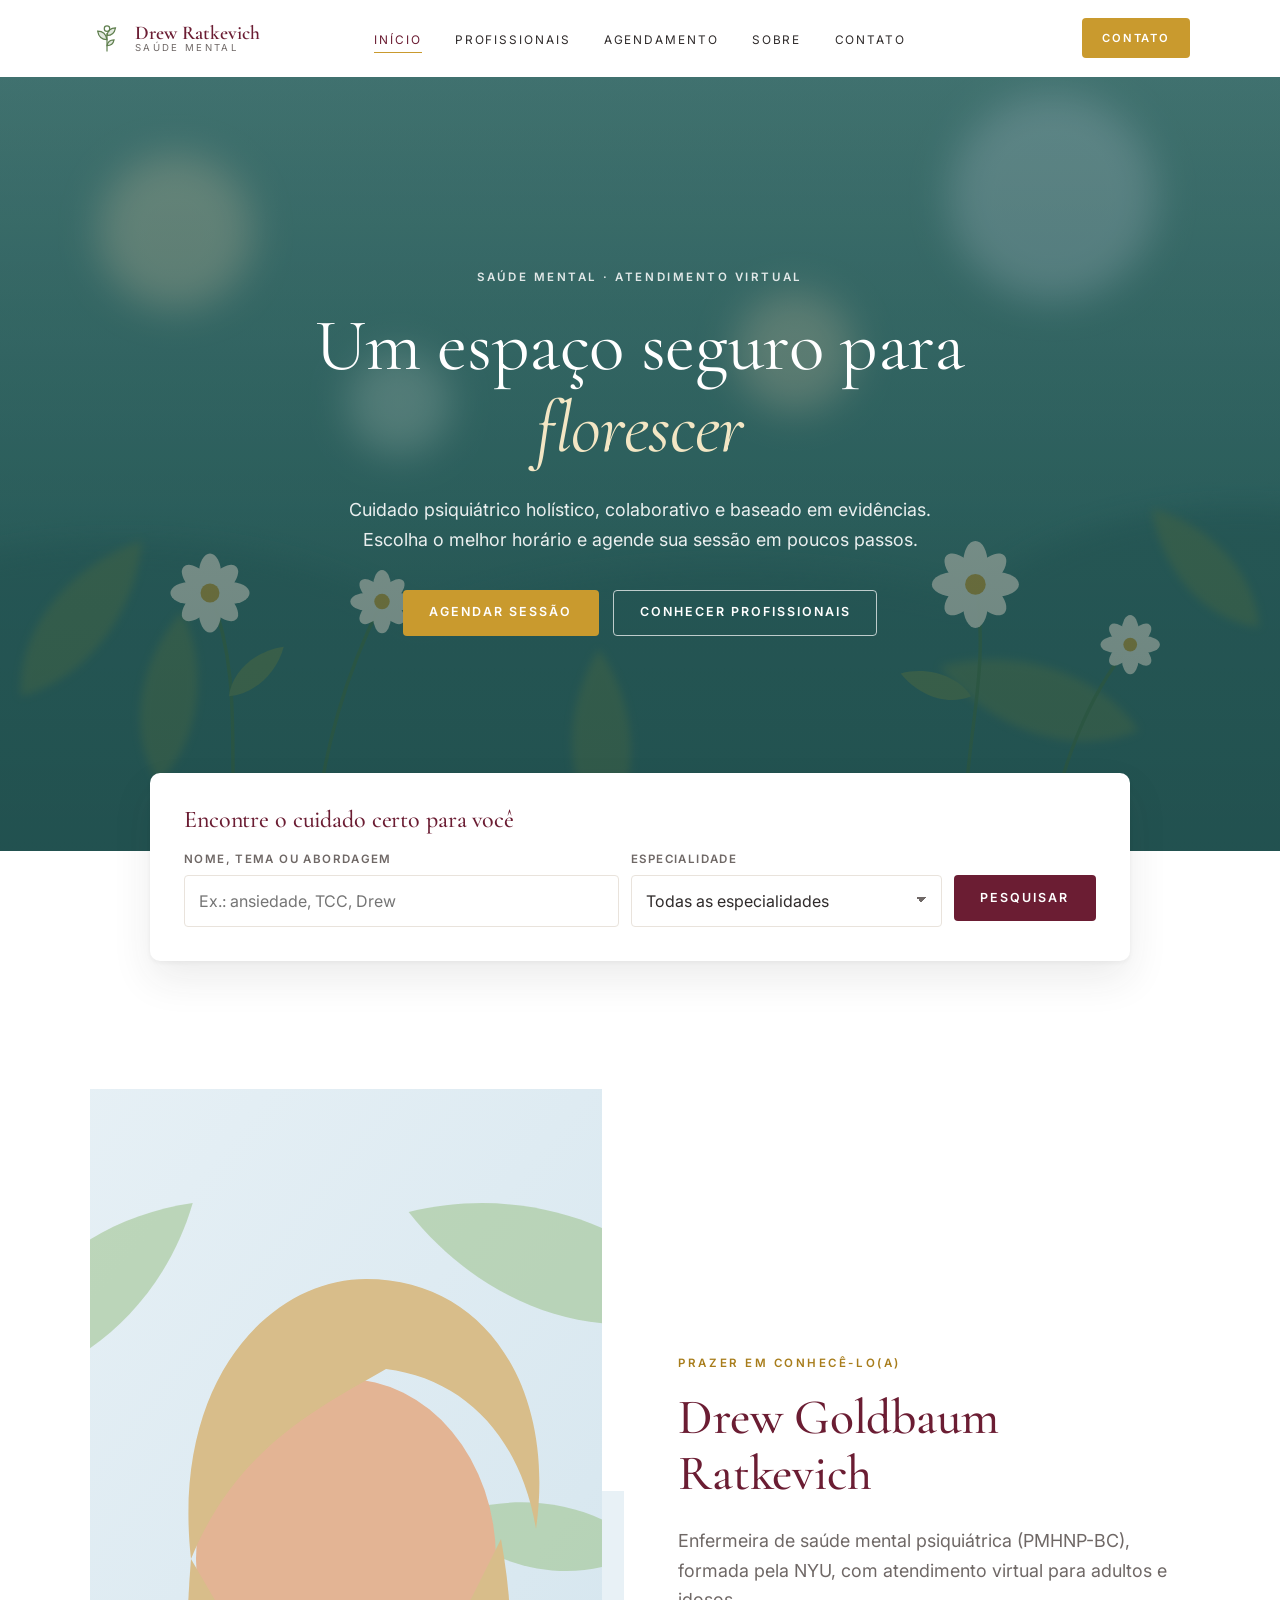
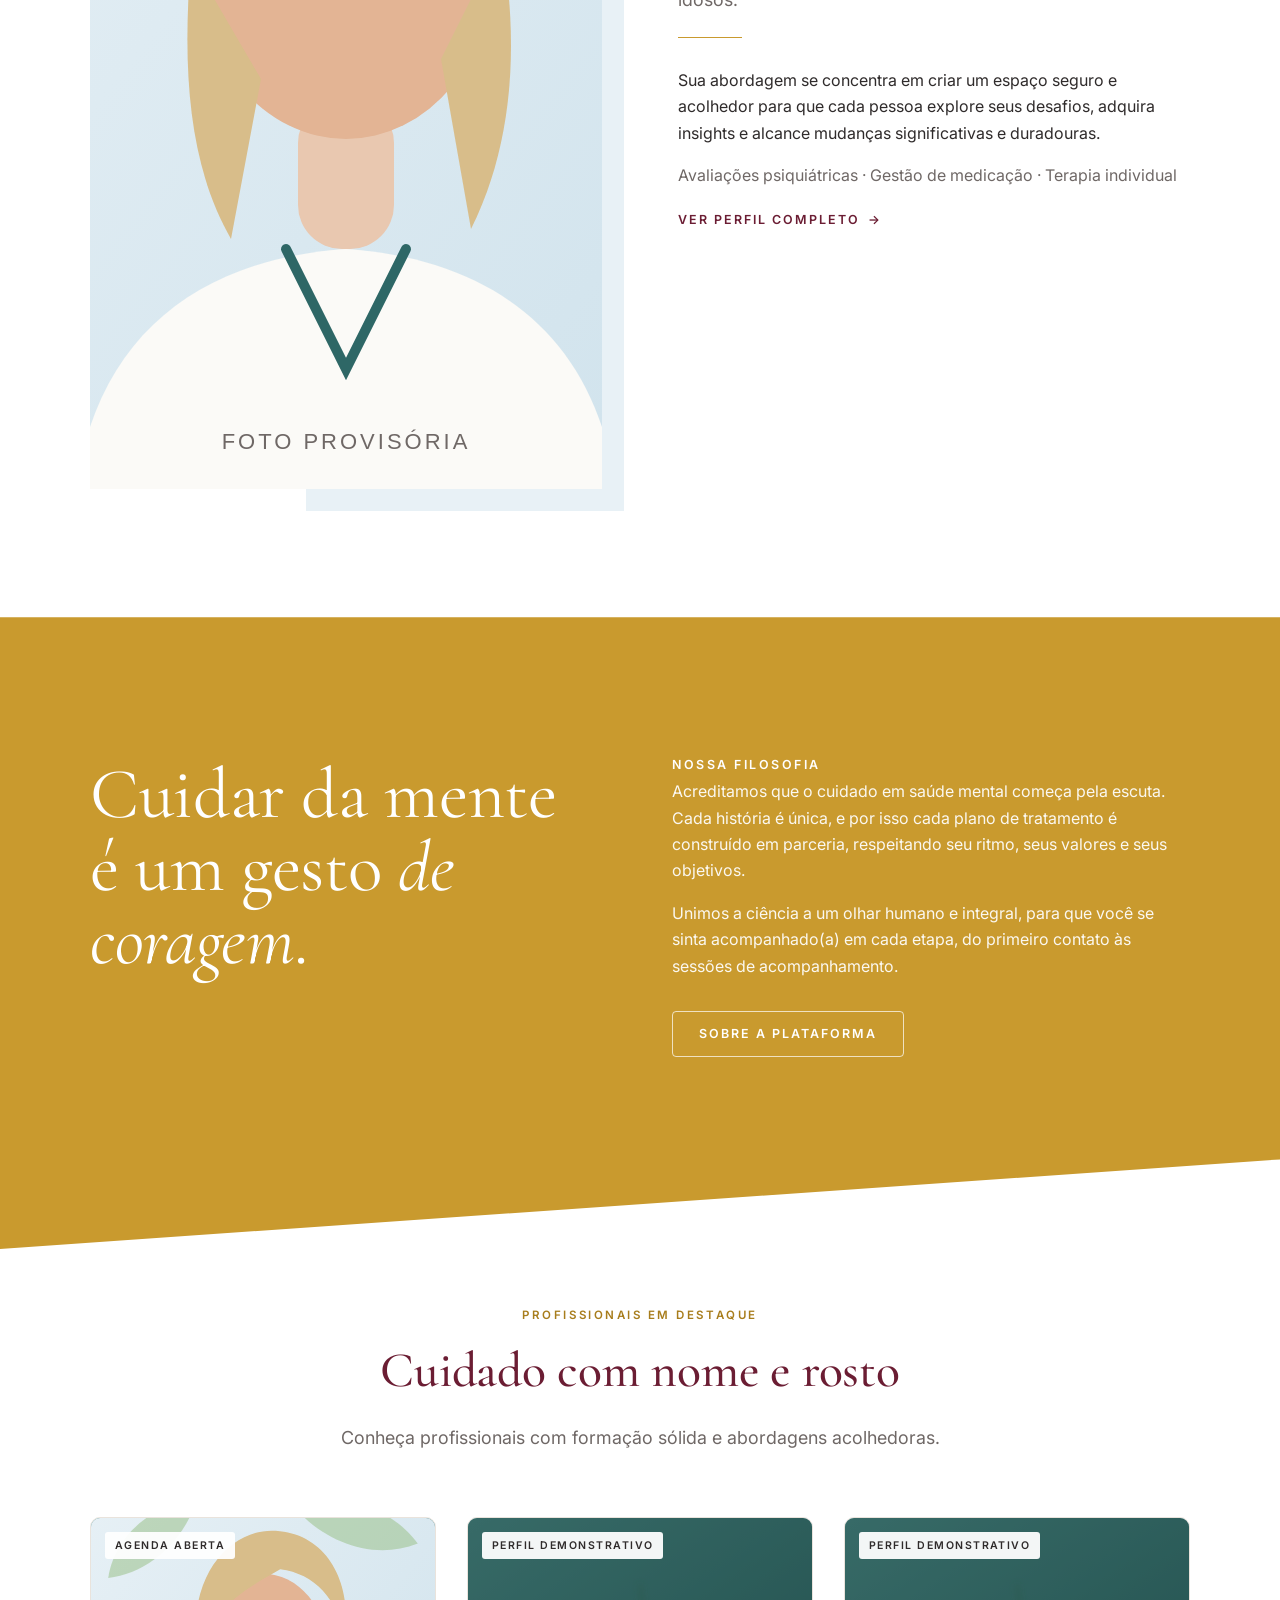
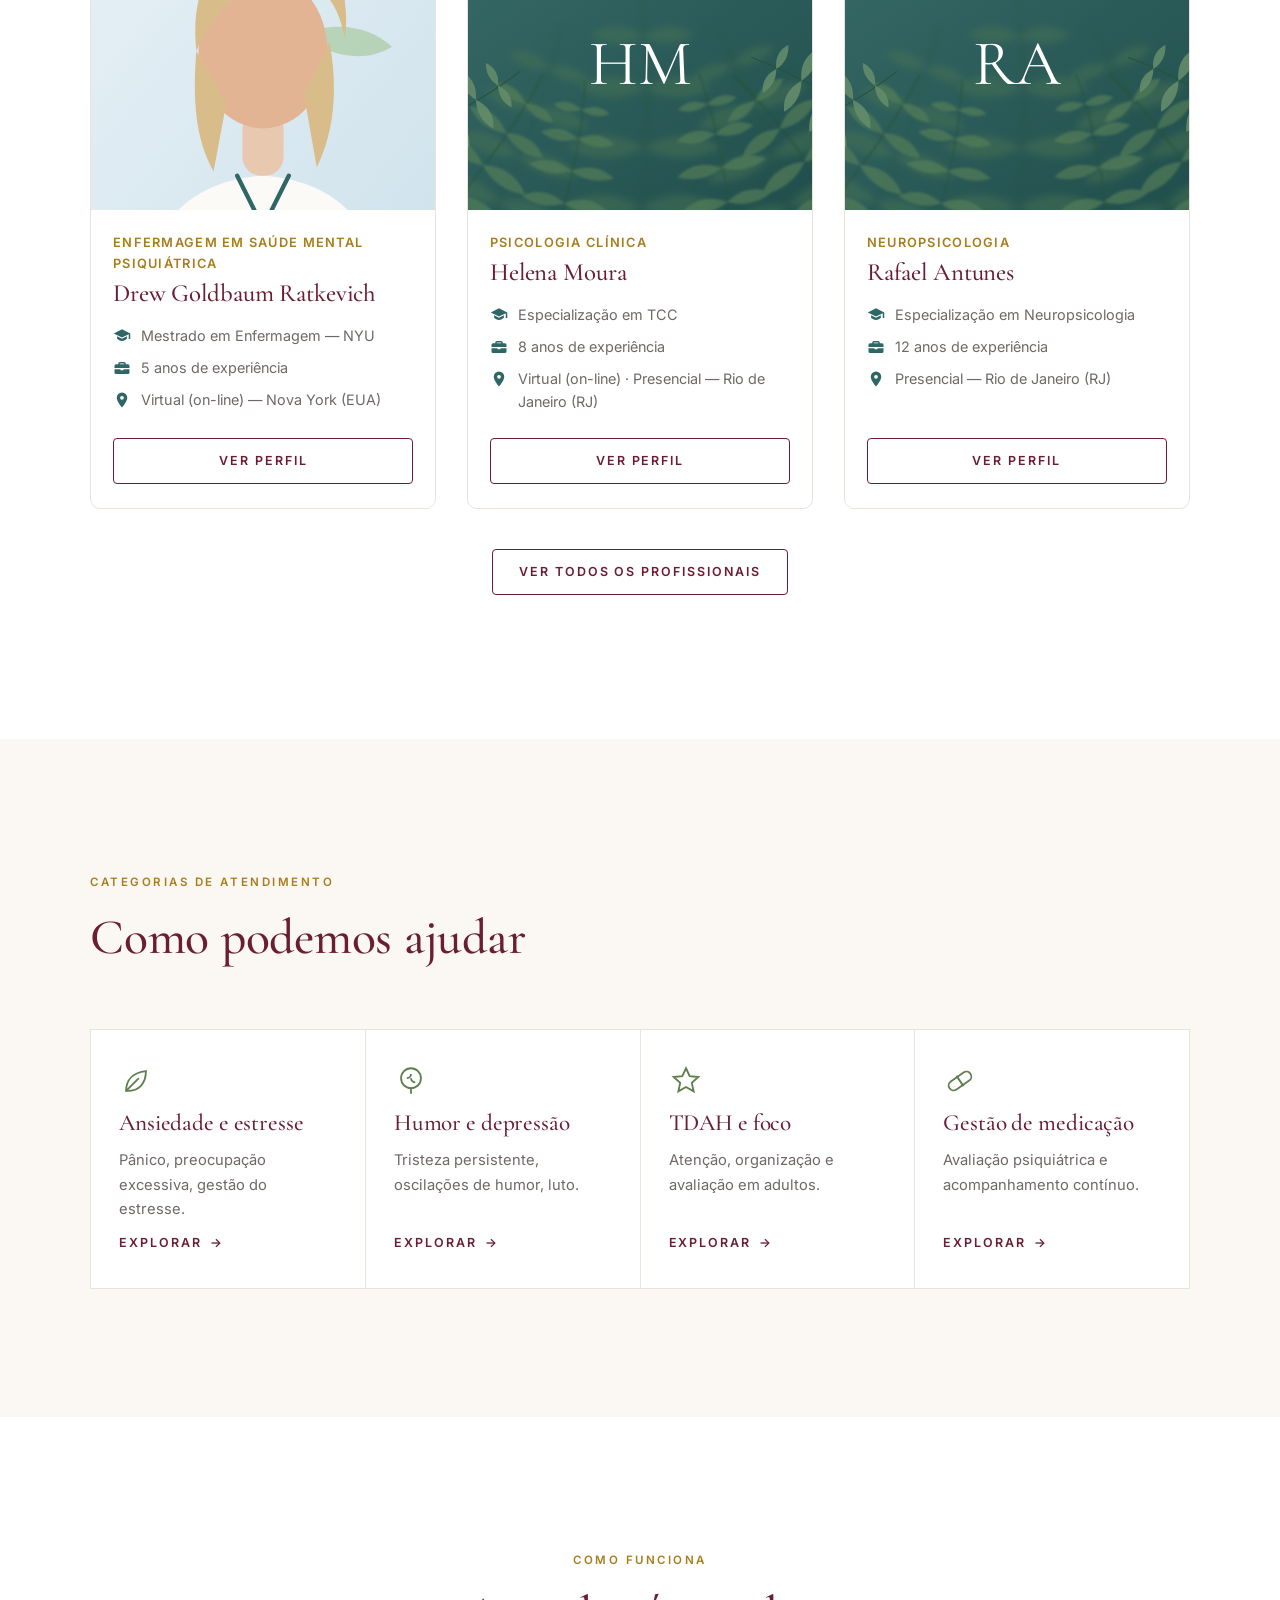
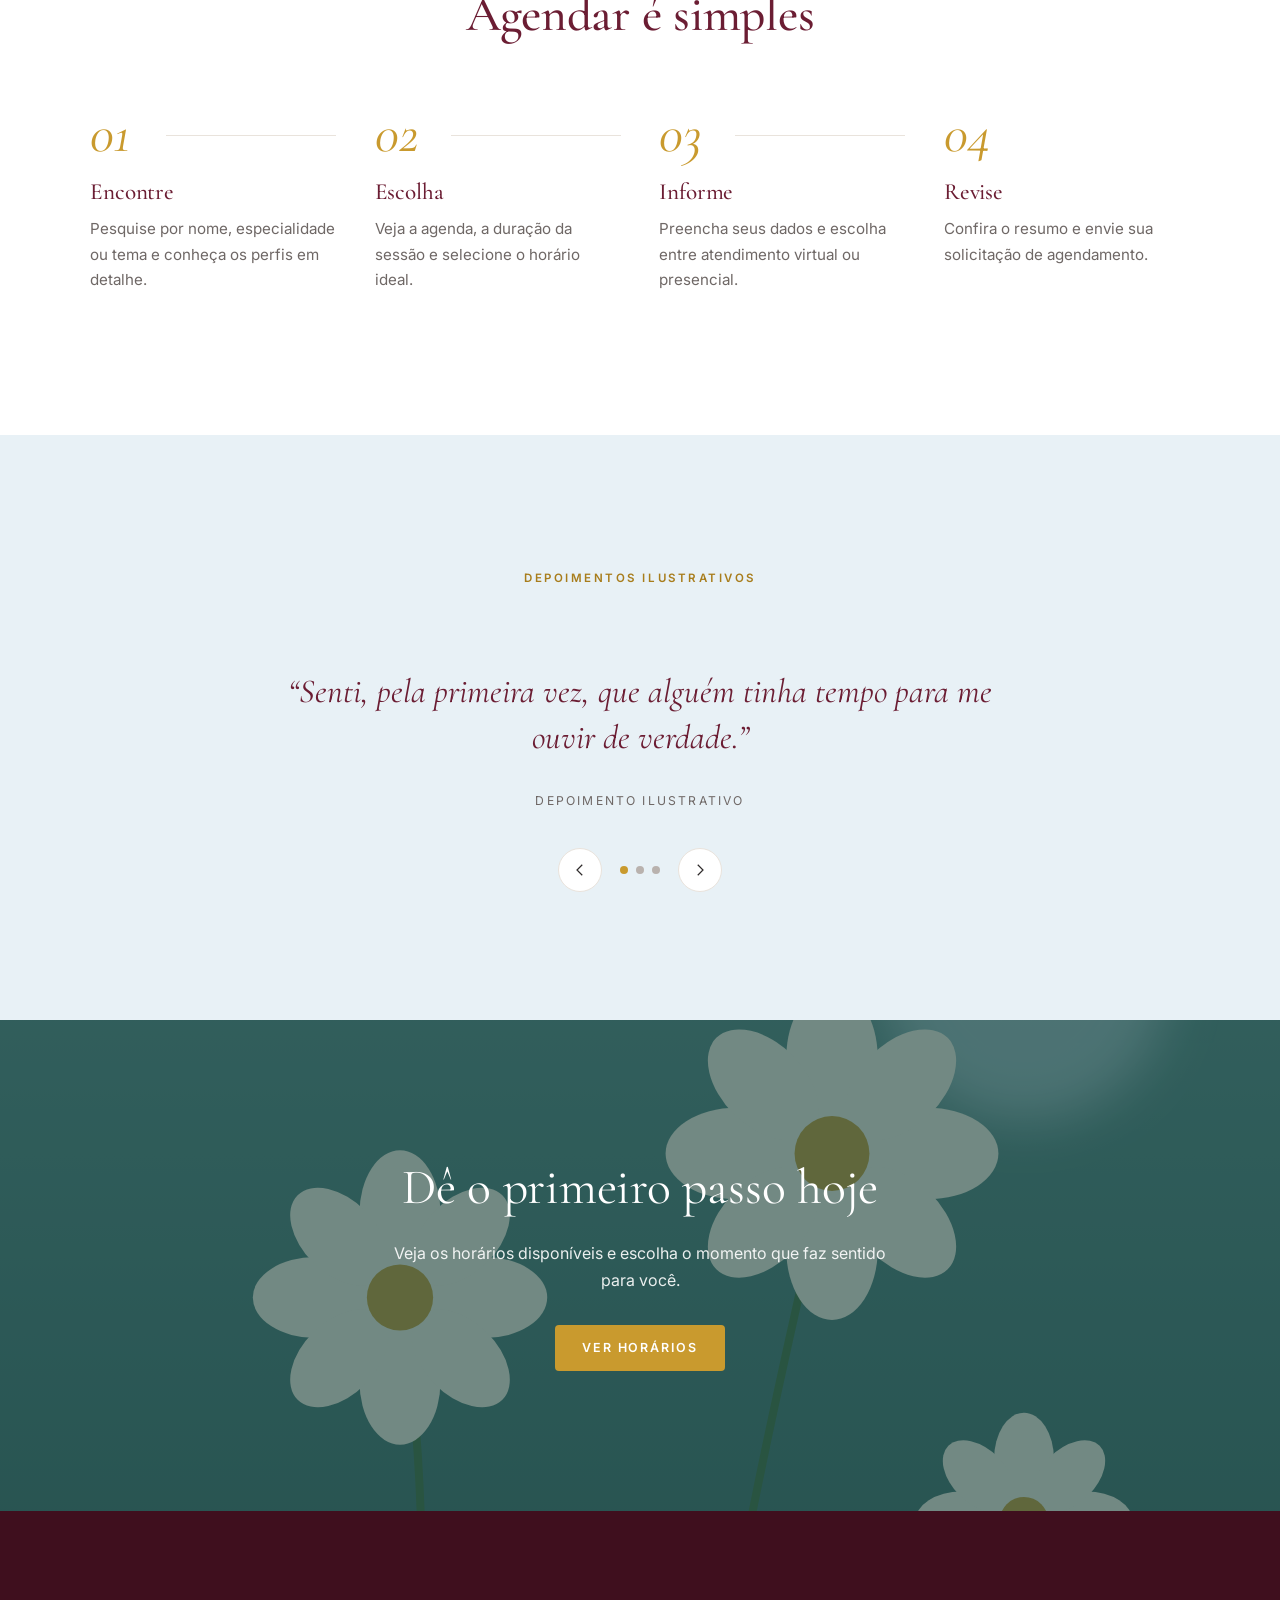
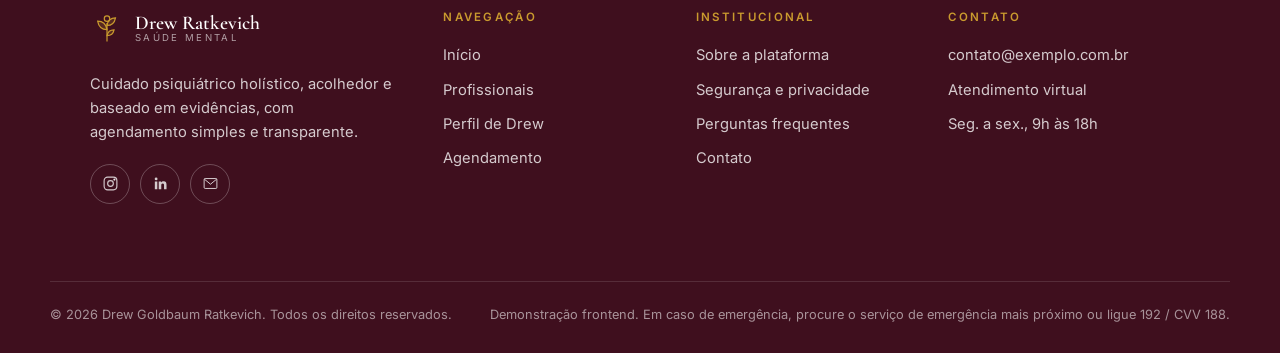
==== index.html @ d1377810 "Site de agendamento Drew Goldbaum Ratkevich Seis páginas HTML independentes (início, profissionais, " ====
<!DOCTYPE html>
<html lang="pt-BR">
<head>
  <meta charset="UTF-8">
  <meta name="viewport" content="width=device-width, initial-scale=1">
  <title>Drew Goldbaum Ratkevich — Saúde mental e agendamento</title>
  <meta name="description" content="Cuidado psiquiátrico holístico e acolhedor. Conheça a profissional e agende sua sessão.">
  <meta name="theme-color" content="#6b1d33">
  <link rel="icon" href="assets/icons/favicon.svg" type="image/svg+xml">
  <link rel="preconnect" href="https://fonts.googleapis.com">
  <link rel="preconnect" href="https://fonts.gstatic.com" crossorigin>
  <link rel="stylesheet" href="https://fonts.googleapis.com/css2?family=Cormorant+Garamond:ital,wght@0,400;0,500;0,600;1,400;1,500&family=Inter:wght@300;400;500;600&display=swap">
  <link rel="stylesheet" href="css/style.css">
  <link rel="stylesheet" href="css/responsive.css">
</head>
<body>
  <a class="skip-link" href="#conteudo">Pular para o conteúdo</a>
  <header class="site-header">
    <div class="container header-inner">
      <a class="brand" href="index.html" aria-label="Drew Goldbaum Ratkevich — página inicial">
        <svg class="brand-mark" viewBox="0 0 40 40" fill="none" stroke="currentColor" stroke-width="1.4" aria-hidden="true"><path d="M20 36V14"/><path d="M20 22c-6 0-10-4-11-10 6 0 10 4 11 10Z" fill="currentColor" fill-opacity=".18"/><path d="M20 17c5 0 9-3.4 10-9-5 0-9 3.4-10 9Z" fill="currentColor" fill-opacity=".18"/><path d="M20 29c4.5 0 7.5-2.6 8.3-6.8-4.5 0-7.5 2.6-8.3 6.8Z" fill="currentColor" fill-opacity=".18"/><circle cx="20" cy="9" r="3.2"/></svg>
        <span class="brand-text"><span class="brand-name">Drew Ratkevich</span><span class="brand-sub">Saúde mental</span></span>
      </a>
      <nav class="main-nav" id="main-nav" aria-label="Navegação principal">
        <ul>
          <li><a href="index.html">Início</a></li>
          <li><a href="profissionais.html">Profissionais</a></li>
          <li><a href="agendamento.html">Agendamento</a></li>
          <li><a href="sobre.html">Sobre</a></li>
          <li><a href="contato.html">Contato</a></li>
        </ul>
        <a class="btn btn--mustard nav-cta" href="agendamento.html">Agendar sessão</a>
      </nav>
      <div class="header-actions">
        <a class="btn btn--mustard" href="contato.html">Contato</a>
        <button class="nav-toggle" type="button" aria-controls="main-nav" aria-expanded="false" aria-label="Abrir menu">
          <span></span><span></span><span></span>
        </button>
      </div>
    </div>
  </header>

  <main id="conteudo">

    <section class="hero" aria-labelledby="hero-title">
      <div class="hero-content">
        <span class="eyebrow eyebrow--light">Saúde mental · Atendimento virtual</span>
        <h1 id="hero-title">Um espaço seguro para <em>florescer</em></h1>
        <p>Cuidado psiquiátrico holístico, colaborativo e baseado em evidências. Escolha o melhor horário e agende sua sessão em poucos passos.</p>
        <div class="hero-actions">
          <a class="btn btn--mustard" href="perfil-profissional.html?id=drew">Agendar sessão</a>
          <a class="btn btn--ghost-light" href="profissionais.html">Conhecer profissionais</a>
        </div>
      </div>
    </section>

    <div class="container">
      <section class="search-panel" aria-labelledby="search-title">
        <h2 id="search-title">Encontre o cuidado certo para você</h2>
        <form id="home-search" class="search-form" role="search">
          <div class="field">
            <label for="home-q">Nome, tema ou abordagem</label>
            <input class="input" id="home-q" name="q" type="search" placeholder="Ex.: ansiedade, TCC, Drew">
          </div>
          <div class="field">
            <label for="home-specialty">Especialidade</label>
            <select class="select" id="home-specialty" name="especialidade">
              <option value="">Todas as especialidades</option>
            </select>
          </div>
          <div class="field">
            <span class="field-label" aria-hidden="true">&nbsp;</span>
            <button class="btn btn--wine" type="submit">Pesquisar</button>
          </div>
        </form>
      </section>
    </div>

    <section class="section" aria-labelledby="intro-title">
      <div class="container split">
        <div class="split-media reveal">
          <img src="assets/images/drew-retrato.svg" alt="Retrato de Drew Goldbaum Ratkevich" width="800" height="1000">
        </div>
        <div class="reveal">
          <span class="eyebrow">Prazer em conhecê-lo(a)</span>
          <h2 id="intro-title">Drew Goldbaum Ratkevich</h2>
          <p class="lead">Enfermeira de saúde mental psiquiátrica (PMHNP-BC), formada pela NYU, com atendimento virtual para adultos e idosos.</p>
          <div class="divider-flourish"></div>
          <p>Sua abordagem se concentra em criar um espaço seguro e acolhedor para que cada pessoa explore seus desafios, adquira insights e alcance mudanças significativas e duradouras.</p>
          <p class="muted">Avaliações psiquiátricas · Gestão de medicação · Terapia individual</p>
          <a class="text-link" href="perfil-profissional.html?id=drew">Ver perfil completo</a>
        </div>
      </div>
    </section>

    <section class="editorial-mustard" aria-labelledby="editorial-title">
      <div class="container editorial-grid">
        <h2 id="editorial-title" class="reveal">Cuidar da mente é um gesto <em>de coragem</em>.</h2>
        <div class="reveal">
          <h3>Nossa filosofia</h3>
          <p>Acreditamos que o cuidado em saúde mental começa pela escuta. Cada história é única, e por isso cada plano de tratamento é construído em parceria, respeitando seu ritmo, seus valores e seus objetivos.</p>
          <p>Unimos a ciência a um olhar humano e integral, para que você se sinta acompanhado(a) em cada etapa, do primeiro contato às sessões de acompanhamento.</p>
          <a class="btn btn--ghost-light" href="sobre.html">Sobre a plataforma</a>
        </div>
      </div>
    </section>

    <section class="section" aria-labelledby="featured-title">
      <div class="container">
        <div class="section-head center">
          <span class="eyebrow">Profissionais em destaque</span>
          <h2 id="featured-title">Cuidado com nome e rosto</h2>
          <p class="lead">Conheça profissionais com formação sólida e abordagens acolhedoras.</p>
        </div>
        <div class="pro-grid" data-featured></div>
        <p class="center mt-40"><a class="btn btn--outline" href="profissionais.html">Ver todos os profissionais</a></p>
      </div>
    </section>

    <section class="section section--paper" aria-labelledby="cat-title">
      <div class="container">
        <div class="section-head">
          <span class="eyebrow">Categorias de atendimento</span>
          <h2 id="cat-title">Como podemos ajudar</h2>
        </div>
        <div class="category-grid">
          <a class="category" href="profissionais.html?q=ansiedade"><svg viewBox="0 0 24 24" fill="none" stroke="currentColor" stroke-width="1.3" aria-hidden="true"><path d="M5 19c0-8 5-13 14-14 0 9-5 14-13 14H5Z"/><path d="M5 19 14 10"/></svg><h3>Ansiedade e estresse</h3><p>Pânico, preocupação excessiva, gestão do estresse.</p><span class="text-link">Explorar</span></a>
          <a class="category" href="profissionais.html?q=depress%C3%A3o"><svg viewBox="0 0 24 24" fill="none" stroke="currentColor" stroke-width="1.3" aria-hidden="true"><path d="M12 21v-4m0 0c-4 0-7-3-7-7a7 7 0 0 1 14 0c0 4-3 7-7 7Z"/><path d="M9 10c1.5 0 3-1 3-3m0 3c0 1.5 1.5 3 3 3"/></svg><h3>Humor e depressão</h3><p>Tristeza persistente, oscilações de humor, luto.</p><span class="text-link">Explorar</span></a>
          <a class="category" href="profissionais.html?q=TDAH"><svg viewBox="0 0 24 24" fill="none" stroke="currentColor" stroke-width="1.3" aria-hidden="true"><path d="m12 3 2.6 5.6 6.1.6-4.6 4.1 1.3 6L12 16.2l-5.4 3.1 1.3-6-4.6-4.1 6.1-.6L12 3Z"/></svg><h3>TDAH e foco</h3><p>Atenção, organização e avaliação em adultos.</p><span class="text-link">Explorar</span></a>
          <a class="category" href="profissionais.html?q=medica%C3%A7%C3%A3o"><svg viewBox="0 0 24 24" fill="none" stroke="currentColor" stroke-width="1.3" aria-hidden="true"><rect x="3" y="8.5" width="18" height="7" rx="3.5" transform="rotate(-35 12 12)"/><path d="m9.5 8.4 5 7.2"/></svg><h3>Gestão de medicação</h3><p>Avaliação psiquiátrica e acompanhamento contínuo.</p><span class="text-link">Explorar</span></a>
        </div>
      </div>
    </section>

    <section class="section" aria-labelledby="how-title">
      <div class="container">
        <div class="section-head center">
          <span class="eyebrow">Como funciona</span>
          <h2 id="how-title">Agendar é simples</h2>
        </div>
        <ol class="steps">
          <li class="reveal"><h3>Encontre</h3><p>Pesquise por nome, especialidade ou tema e conheça os perfis em detalhe.</p></li>
          <li class="reveal"><h3>Escolha</h3><p>Veja a agenda, a duração da sessão e selecione o horário ideal.</p></li>
          <li class="reveal"><h3>Informe</h3><p>Preencha seus dados e escolha entre atendimento virtual ou presencial.</p></li>
          <li class="reveal"><h3>Revise</h3><p>Confira o resumo e envie sua solicitação de agendamento.</p></li>
        </ol>
      </div>
    </section>

    <section class="section section--sky" aria-labelledby="test-title">
      <div class="container">
        <div class="section-head center">
          <span class="eyebrow">Depoimentos ilustrativos</span>
          <h2 id="test-title" class="visually-hidden">Depoimentos</h2>
        </div>
        <div class="testimonials" data-testimonials>
          <figure class="testimonial is-active"><blockquote>“Senti, pela primeira vez, que alguém tinha tempo para me ouvir de verdade.”</blockquote><cite>Depoimento ilustrativo</cite></figure>
          <figure class="testimonial"><blockquote>“O agendamento foi simples e a sessão virtual, tão acolhedora quanto presencial.”</blockquote><cite>Depoimento ilustrativo</cite></figure>
          <figure class="testimonial"><blockquote>“Construímos juntos um plano que respeita a minha rotina e os meus objetivos.”</blockquote><cite>Depoimento ilustrativo</cite></figure>
          <div class="testimonial-controls">
            <button class="round-btn" type="button" data-prev aria-label="Depoimento anterior"><svg viewBox="0 0 24 24" fill="none" stroke="currentColor" stroke-width="1.6" aria-hidden="true"><path d="m15 5-7 7 7 7"/></svg></button>
            <div class="dots"></div>
            <button class="round-btn" type="button" data-next aria-label="Próximo depoimento"><svg viewBox="0 0 24 24" fill="none" stroke="currentColor" stroke-width="1.6" aria-hidden="true"><path d="m9 5 7 7-7 7"/></svg></button>
          </div>
        </div>
      </div>
    </section>

    <section class="cta-band" aria-labelledby="cta-title">
      <div class="container">
        <h2 id="cta-title">Dê o primeiro passo hoje</h2>
        <p>Veja os horários disponíveis e escolha o momento que faz sentido para você.</p>
        <a class="btn btn--mustard" href="agendamento.html">Ver horários</a>
      </div>
    </section>

  </main>

  <footer class="site-footer">
    <div class="container footer-grid">
      <div>
        <a class="brand" href="index.html">
          <svg class="brand-mark" viewBox="0 0 40 40" fill="none" stroke="currentColor" stroke-width="1.4" aria-hidden="true"><path d="M20 36V14"/><path d="M20 22c-6 0-10-4-11-10 6 0 10 4 11 10Z" fill="currentColor" fill-opacity=".18"/><path d="M20 17c5 0 9-3.4 10-9-5 0-9 3.4-10 9Z" fill="currentColor" fill-opacity=".18"/><path d="M20 29c4.5 0 7.5-2.6 8.3-6.8-4.5 0-7.5 2.6-8.3 6.8Z" fill="currentColor" fill-opacity=".18"/><circle cx="20" cy="9" r="3.2"/></svg>
          <span class="brand-text"><span class="brand-name">Drew Ratkevich</span><span class="brand-sub">Saúde mental</span></span>
        </a>
        <p class="footer-about">Cuidado psiquiátrico holístico, acolhedor e baseado em evidências, com agendamento simples e transparente.</p>
        <div class="social">
          <a href="https://www.instagram.com/" target="_blank" rel="noopener" aria-label="Instagram (abre em nova aba)"><svg viewBox="0 0 24 24" fill="none" stroke="currentColor" stroke-width="1.6" aria-hidden="true"><rect x="3" y="3" width="18" height="18" rx="5"/><circle cx="12" cy="12" r="4"/><circle cx="17.5" cy="6.5" r=".8" fill="currentColor"/></svg></a>
          <a href="https://www.linkedin.com/" target="_blank" rel="noopener" aria-label="LinkedIn (abre em nova aba)"><svg viewBox="0 0 24 24" fill="currentColor" aria-hidden="true"><path d="M4 9h3.5v11H4V9Zm1.8-5.5a2 2 0 1 1 0 4 2 2 0 0 1 0-4ZM9.5 9h3.3v1.6c.5-.9 1.7-1.9 3.5-1.9 3.6 0 4.2 2.3 4.2 5.4V20H17v-5.2c0-1.3 0-2.9-1.8-2.9s-2.1 1.4-2.1 2.8V20H9.5V9Z"/></svg></a>
          <a href="contato.html" aria-label="Fale conosco"><svg viewBox="0 0 24 24" fill="none" stroke="currentColor" stroke-width="1.4" aria-hidden="true"><rect x="3" y="5" width="18" height="14" rx="1.5"/><path d="m3.5 6 8.5 7 8.5-7"/></svg></a>
        </div>
      </div>
      <div>
        <h4>Navegação</h4>
        <ul>
          <li><a href="index.html">Início</a></li>
          <li><a href="profissionais.html">Profissionais</a></li>
          <li><a href="perfil-profissional.html?id=drew">Perfil de Drew</a></li>
          <li><a href="agendamento.html">Agendamento</a></li>
        </ul>
      </div>
      <div>
        <h4>Institucional</h4>
        <ul>
          <li><a href="sobre.html">Sobre a plataforma</a></li>
          <li><a href="sobre.html#privacidade">Segurança e privacidade</a></li>
          <li><a href="contato.html#faq">Perguntas frequentes</a></li>
          <li><a href="contato.html">Contato</a></li>
        </ul>
      </div>
      <div>
        <h4>Contato</h4>
        <ul>
          <li>contato@exemplo.com.br</li>
          <li>Atendimento virtual</li>
          <li>Seg. a sex., 9h às 18h</li>
        </ul>
      </div>
    </div>
    <div class="container footer-bottom">
      <p>© <span data-year></span> Drew Goldbaum Ratkevich. Todos os direitos reservados.</p>
      <p>Demonstração frontend. Em caso de emergência, procure o serviço de emergência mais próximo ou ligue 192 / CVV 188.</p>
    </div>
  </footer>

  <script src="js/data.js"></script>
  <script src="js/main.js"></script>
</body>
</html>
---- css/style.css ----
/* =========================================================
   Drew Goldbaum Ratkevich — Estilos globais
   Identidade: editorial, botânica, acolhedora
   ========================================================= */

:root {
  /* Paleta */
  --white: #ffffff;
  --paper: #fbf8f3;
  --mustard: #c99a2e;
  --mustard-dark: #a87d1c;
  --mustard-soft: #f3e6c4;
  --wine: #6b1d33;
  --wine-dark: #3f0f1e;
  --teal: #2e6766;
  --teal-dark: #1d4746;
  --green: #5f7f4e;
  --sky: #e8f1f6;
  --sky-deep: #cfe2ec;
  --mint: #d9eee3;
  --mint-border: #9fcdb3;
  --mint-text: #24563d;
  --ink: #2f2b2b;
  --gray: #6f6866;
  --gray-light: #b9b2ae;
  --line: #e9e3dc;
  --danger: #a3302b;
  --danger-bg: #fbecea;

  /* Tipografia */
  --font-serif: "Cormorant Garamond", "Times New Roman", serif;
  --font-sans: "Inter", "Segoe UI", system-ui, -apple-system, sans-serif;

  /* Ritmo */
  --radius-s: 4px;
  --radius: 10px;
  --radius-l: 18px;
  --shadow-soft: 0 1px 2px rgba(47, 43, 43, .04), 0 8px 28px rgba(47, 43, 43, .06);
  --shadow-lift: 0 2px 4px rgba(47, 43, 43, .05), 0 18px 40px rgba(47, 43, 43, .09);
  --container: 1180px;
  --gutter: clamp(16px, 4vw, 40px);
  --header-h: 76px;
  --ease: cubic-bezier(.2, .7, .2, 1);
}

*,
*::before,
*::after { box-sizing: border-box; }

html { scroll-behavior: smooth; -webkit-text-size-adjust: 100%; overflow-x: clip; }

body {
  margin: 0;
  font-family: var(--font-sans);
  font-size: 16px;
  line-height: 1.65;
  color: var(--ink);
  background: var(--white);
  -webkit-font-smoothing: antialiased;
  overflow-x: clip;
}

img, svg { display: block; max-width: 100%; }
a { color: inherit; text-decoration: none; }
button, input, select, textarea { font: inherit; color: inherit; }
button { cursor: pointer; }

h1, h2, h3, h4 {
  font-family: var(--font-serif);
  font-weight: 500;
  line-height: 1.12;
  color: var(--wine);
  margin: 0 0 .5em;
  letter-spacing: -.005em;
}
h1 { font-size: clamp(2.6rem, 6vw, 4.6rem); }
h2 { font-size: clamp(2rem, 4vw, 3.1rem); }
h3 { font-size: clamp(1.35rem, 2.2vw, 1.7rem); }
h4 { font-size: 1.2rem; }
p { margin: 0 0 1em; }

.skip-link {
  position: absolute; left: 12px; top: -60px; z-index: 300;
  background: var(--wine); color: #fff; padding: 10px 16px; border-radius: var(--radius-s);
}
.skip-link:focus { top: 12px; }

:focus-visible { outline: 2px solid var(--teal); outline-offset: 3px; }

.container { width: 100%; max-width: var(--container); margin: 0 auto; padding: 0 var(--gutter); }

.eyebrow {
  display: inline-block;
  font-size: .72rem;
  font-weight: 600;
  letter-spacing: .22em;
  text-transform: uppercase;
  color: var(--mustard-dark);
  margin-bottom: 1.1rem;
}
.eyebrow--light { color: rgba(255, 255, 255, .85); }

.lead { font-size: 1.12rem; color: var(--gray); max-width: 60ch; }
.muted { color: var(--gray); }
.center { text-align: center; }
.center .lead { margin-left: auto; margin-right: auto; }

.section { padding: clamp(72px, 10vw, 140px) 0; }
.section--tight { padding: clamp(48px, 6vw, 80px) 0; }
.section--paper { background: var(--paper); }
.section--sky { background: var(--sky); }
.section-head { margin-bottom: clamp(36px, 5vw, 64px); }

.divider-flourish {
  width: 64px; height: 1px; background: var(--mustard);
  margin: 1.4rem 0 1.8rem; position: relative;
}
.center .divider-flourish { margin-left: auto; margin-right: auto; }

/* ---------- Botões ---------- */
.btn {
  display: inline-flex; align-items: center; justify-content: center; gap: .55rem;
  min-height: 46px; padding: 0 1.6rem;
  font-size: .78rem; font-weight: 600; letter-spacing: .16em; text-transform: uppercase;
  border: 1px solid transparent; border-radius: var(--radius-s);
  transition: background .25s var(--ease), color .25s var(--ease), border-color .25s var(--ease), transform .25s var(--ease);
  white-space: nowrap;
}
.btn:active { transform: translateY(1px); }
.btn--mustard { background: var(--mustard); color: #fff; }
.btn--mustard:hover { background: var(--mustard-dark); }
.btn--wine { background: var(--wine); color: #fff; }
.btn--wine:hover { background: var(--wine-dark); }
.btn--dark { background: #222; color: #fff; letter-spacing: .04em; text-transform: none; font-size: 1rem; border-radius: 6px; }
.btn--dark:hover { background: #000; }
.btn--outline { border-color: var(--wine); color: var(--wine); background: transparent; }
.btn--outline:hover { background: var(--wine); color: #fff; }
.btn--ghost-light { border-color: rgba(255, 255, 255, .7); color: #fff; }
.btn--ghost-light:hover { background: #fff; color: var(--teal-dark); }
.btn--block { width: 100%; }
.btn[disabled] { opacity: .45; cursor: not-allowed; }

.link-underline {
  font-weight: 500; color: var(--ink);
  border-bottom: 1px solid currentColor; padding-bottom: 1px;
  background: none; border-top: 0; border-left: 0; border-right: 0; padding-left: 0; padding-right: 0;
}
.link-underline:hover { color: var(--wine); }

.text-link {
  font-size: .78rem; font-weight: 600; letter-spacing: .16em; text-transform: uppercase;
  color: var(--wine); display: inline-flex; gap: .5rem; align-items: center;
}
.text-link::after { content: "→"; transition: transform .25s var(--ease); }
.text-link:hover::after { transform: translateX(4px); }

/* ---------- Cabeçalho ---------- */
.site-header {
  position: sticky; top: 0; z-index: 100;
  background: rgba(255, 255, 255, .96);
  backdrop-filter: saturate(160%) blur(8px);
  border-bottom: 1px solid transparent;
  transition: border-color .3s var(--ease);
}
.site-header.is-scrolled { border-bottom-color: var(--line); }
.header-inner {
  height: var(--header-h);
  display: grid; grid-template-columns: 1fr auto 1fr; align-items: center; gap: 24px;
}
.brand { display: inline-flex; align-items: center; gap: .7rem; justify-self: start; }
.brand-mark { width: 34px; height: 34px; color: var(--green); }
.brand-text { display: flex; flex-direction: column; line-height: 1.05; }
.brand-name { font-family: var(--font-serif); font-size: 1.22rem; color: var(--wine); font-weight: 600; }
.brand-sub { font-size: .6rem; letter-spacing: .24em; text-transform: uppercase; color: var(--gray); }

.main-nav ul { list-style: none; margin: 0; padding: 0; display: flex; gap: clamp(18px, 2.6vw, 40px); }
.main-nav a {
  font-size: .74rem; letter-spacing: .16em; text-transform: uppercase; color: var(--ink);
  padding: 6px 0; position: relative;
}
.main-nav a::after {
  content: ""; position: absolute; left: 0; right: 0; bottom: 0; height: 1px;
  background: var(--mustard); transform: scaleX(0); transform-origin: left; transition: transform .3s var(--ease);
}
.main-nav a:hover::after,
.main-nav a[aria-current="page"]::after { transform: scaleX(1); }
.main-nav a[aria-current="page"] { color: var(--wine); }

.header-actions { justify-self: end; display: flex; align-items: center; gap: 12px; }
.header-actions .btn { min-height: 40px; padding: 0 1.2rem; font-size: .7rem; }

.nav-toggle {
  display: none; width: 44px; height: 44px; border: 0; background: transparent; padding: 10px;
  position: relative;
}
.nav-toggle span {
  display: block; height: 1px; background: var(--ink); margin: 6px 0;
  transition: transform .3s var(--ease), opacity .3s var(--ease);
}
.nav-toggle[aria-expanded="true"] span:nth-child(1) { transform: translateY(7px) rotate(45deg); }
.nav-toggle[aria-expanded="true"] span:nth-child(2) { opacity: 0; }
.nav-toggle[aria-expanded="true"] span:nth-child(3) { transform: translateY(-7px) rotate(-45deg); }

/* ---------- Hero fotográfico ---------- */
.hero {
  position: relative; min-height: min(86vh, 780px);
  display: grid; place-items: center; text-align: center; color: #fff;
  background: var(--teal-dark) url("../assets/images/hero-jardim.svg") center / cover no-repeat;
  overflow: hidden;
}
.hero::before {
  content: ""; position: absolute; inset: 0;
  background: linear-gradient(180deg, rgba(29, 71, 70, .35) 0%, rgba(29, 71, 70, .55) 100%);
}
.hero-content { position: relative; z-index: 1; padding: 120px var(--gutter) 150px; max-width: 900px; }
.hero h1 { color: #fff; font-weight: 400; margin-bottom: .35em; }
.hero h1 em { font-style: italic; color: var(--mustard-soft); }
.hero p { font-size: 1.12rem; color: rgba(255, 255, 255, .9); max-width: 56ch; margin: 0 auto 2.2rem; }
.hero-actions { display: flex; flex-wrap: wrap; justify-content: center; gap: 14px; }

.page-banner {
  position: relative; color: #fff; text-align: center;
  padding: clamp(90px, 13vw, 170px) 0 clamp(70px, 10vw, 130px);
  background: var(--teal) url("../assets/images/folhagem.svg") center / cover no-repeat;
}
.page-banner::before { content: ""; position: absolute; inset: 0; background: rgba(29, 71, 70, .5); }
.page-banner .container { position: relative; }
.page-banner h1 { color: #fff; font-weight: 400; font-size: clamp(2.4rem, 5.5vw, 4rem); }
.page-banner p { color: rgba(255, 255, 255, .9); max-width: 58ch; margin: 0 auto; }

/* ---------- Busca ---------- */
.search-panel {
  position: relative; z-index: 2;
  margin: -78px auto 0; max-width: 980px;
  background: #fff; border-radius: var(--radius); box-shadow: var(--shadow-lift);
  padding: clamp(22px, 3vw, 34px);
}
.search-panel h2 { font-size: 1.5rem; margin-bottom: 1rem; }
.search-form { display: grid; grid-template-columns: 1.4fr 1fr auto; gap: 12px; }

/* ---------- Formulários ---------- */
.field { display: flex; flex-direction: column; gap: 6px; }
.field label, .field-label {
  font-size: .72rem; font-weight: 600; letter-spacing: .12em; text-transform: uppercase; color: var(--gray);
}
.input, .select, .textarea {
  width: 100%; min-height: 48px; padding: 12px 14px;
  border: 1px solid var(--line); border-radius: var(--radius-s); background: #fff;
  transition: border-color .2s var(--ease), box-shadow .2s var(--ease);
}
.textarea { min-height: 140px; resize: vertical; }
.select {
  appearance: none; -webkit-appearance: none; padding-right: 40px;
  background-image: linear-gradient(45deg, transparent 50%, var(--gray) 50%), linear-gradient(135deg, var(--gray) 50%, transparent 50%);
  background-position: calc(100% - 20px) 21px, calc(100% - 15px) 21px;
  background-size: 5px 5px; background-repeat: no-repeat;
}
.input:focus, .select:focus, .textarea:focus { outline: none; border-color: var(--teal); box-shadow: 0 0 0 3px rgba(46, 103, 102, .12); }
.field.has-error .input, .field.has-error .select, .field.has-error .textarea { border-color: var(--danger); }
.field-error { font-size: .82rem; color: var(--danger); min-height: 0; }
.field-error:empty { display: none; }
.form-grid { display: grid; grid-template-columns: 1fr 1fr; gap: 18px; }
.form-grid .span-2 { grid-column: 1 / -1; }
.checkbox { display: flex; gap: 10px; align-items: flex-start; font-size: .92rem; color: var(--gray); }
.checkbox input { margin-top: 4px; accent-color: var(--teal); width: 18px; height: 18px; flex: 0 0 auto; }

/* ---------- Alertas ---------- */
.alert {
  border-radius: var(--radius-s); padding: 14px 18px; font-size: .95rem;
  border: 1px solid; display: flex; gap: 12px; align-items: flex-start;
}
.alert[hidden] { display: none; }
.alert--success { background: var(--mint); border-color: var(--mint-border); color: var(--mint-text); }
.alert--error { background: var(--danger-bg); border-color: #e6b8b4; color: var(--danger); }
.alert--info { background: var(--sky); border-color: var(--sky-deep); color: var(--teal-dark); }

.toast-region {
  position: fixed; left: 50%; bottom: 24px; transform: translateX(-50%);
  z-index: 400; display: flex; flex-direction: column; gap: 10px; width: min(92vw, 440px);
}
.toast {
  background: var(--ink); color: #fff; padding: 14px 18px; border-radius: var(--radius-s);
  box-shadow: var(--shadow-lift); font-size: .92rem;
  animation: toast-in .35s var(--ease);
}
.toast--success { background: var(--mint-text); }
.toast--error { background: var(--danger); }
@keyframes toast-in { from { opacity: 0; transform: translateY(10px); } }

/* ---------- Cards de profissionais ---------- */
.pro-grid { display: grid; grid-template-columns: repeat(3, 1fr); gap: clamp(20px, 2.4vw, 32px); }
.pro-card {
  background: #fff; border: 1px solid var(--line); border-radius: var(--radius);
  overflow: hidden; display: flex; flex-direction: column;
  transition: box-shadow .3s var(--ease), transform .3s var(--ease);
}
.pro-card:hover { box-shadow: var(--shadow-lift); transform: translateY(-3px); }
.pro-photo {
  aspect-ratio: 4 / 3.4; position: relative; overflow: hidden;
  background: var(--sky) url("../assets/images/folhagem.svg") center / cover;
}
.pro-photo img { width: 100%; height: 100%; object-fit: cover; }
.pro-monogram {
  position: absolute; inset: 0; display: grid; place-items: center;
  font-family: var(--font-serif); font-size: 4rem; color: #fff;
  background: rgba(29, 71, 70, .45);
}
.pro-badge {
  position: absolute; left: 14px; top: 14px; z-index: 1;
  background: rgba(255, 255, 255, .94); color: var(--ink);
  font-size: .66rem; font-weight: 600; letter-spacing: .14em; text-transform: uppercase;
  padding: 5px 10px; border-radius: 3px;
}
.pro-body { padding: 22px 22px 24px; display: flex; flex-direction: column; gap: 6px; flex: 1; }
.pro-body h3 { margin: 0; font-size: 1.55rem; }
.pro-specialty { font-size: .8rem; letter-spacing: .1em; text-transform: uppercase; color: var(--mustard-dark); font-weight: 600; }
.pro-meta { list-style: none; padding: 0; margin: 10px 0 18px; display: grid; gap: 8px; font-size: .9rem; color: var(--gray); }
.pro-meta li { display: flex; gap: 10px; align-items: flex-start; }
.pro-meta svg { width: 18px; height: 18px; flex: 0 0 auto; margin-top: 3px; color: var(--teal); }
.pro-body .btn { margin-top: auto; }

.empty-state {
  text-align: center; padding: 64px 24px; border: 1px dashed var(--line); border-radius: var(--radius);
  color: var(--gray); grid-column: 1 / -1;
}
.empty-state h3 { color: var(--wine); }

.demo-note {
  font-size: .82rem; color: var(--gray); background: var(--paper); border-left: 2px solid var(--mustard);
  padding: 10px 14px; margin-top: 20px;
}

/* ---------- Seção editorial mostarda ---------- */
.editorial-mustard {
  position: relative; background: var(--mustard); color: #fff;
  padding: clamp(80px, 11vw, 150px) 0 clamp(130px, 15vw, 210px);
  clip-path: polygon(0 0, 100% 0, 100% calc(100% - 7vw), 0 100%);
}
.editorial-grid { display: grid; grid-template-columns: 1fr 1.05fr; gap: clamp(32px, 7vw, 110px); align-items: start; }
.editorial-mustard h2 { color: #fff; font-size: clamp(2.6rem, 5.6vw, 4.8rem); font-weight: 400; line-height: 1.02; }
.editorial-mustard h2 em { font-style: italic; }
.editorial-mustard h3 { color: #fff; font-family: var(--font-sans); font-size: .78rem; letter-spacing: .2em; text-transform: uppercase; font-weight: 600; }
.editorial-mustard p { color: rgba(255, 255, 255, .93); }
.editorial-mustard .btn { margin-top: 1rem; }
.editorial-mustard + .section { margin-top: -6vw; position: relative; }

/* ---------- Bloco imagem + texto ---------- */
.split { display: grid; grid-template-columns: 1fr 1fr; gap: clamp(32px, 6vw, 96px); align-items: center; }
.split--reverse > :first-child { order: 2; }
.split-media { position: relative; }
.split-media img { width: 100%; aspect-ratio: 4 / 5; object-fit: cover; }
.split-media::after {
  content: ""; position: absolute; z-index: -1; right: -22px; bottom: -22px; width: 62%; height: 62%;
  background: var(--sky);
}
.split-media--mustard::after { background: var(--mustard-soft); left: -22px; right: auto; }

/* ---------- Categorias ---------- */
.category-grid { display: grid; grid-template-columns: repeat(4, 1fr); gap: 1px; background: var(--line); border: 1px solid var(--line); }
.category {
  background: #fff; padding: 34px 28px; display: flex; flex-direction: column; gap: 12px;
  transition: background .3s var(--ease);
}
.category:hover { background: var(--paper); }
.category svg { width: 34px; height: 34px; color: var(--green); }
.category h3 { font-size: 1.45rem; margin: 0; }
.category p { font-size: .92rem; color: var(--gray); margin: 0; flex: 1; }

/* ---------- Como funciona ---------- */
.steps { display: grid; grid-template-columns: repeat(4, 1fr); gap: clamp(20px, 3vw, 40px); counter-reset: step; list-style: none; padding: 0; margin: 0; }
.steps li { counter-increment: step; position: relative; padding-top: 72px; }
.steps li::before {
  content: counter(step, decimal-leading-zero);
  position: absolute; top: 0; left: 0;
  font-family: var(--font-serif); font-size: 3.4rem; color: var(--mustard); line-height: 1; font-style: italic;
}
.steps li::after { content: ""; position: absolute; top: 28px; left: 76px; right: 0; height: 1px; background: var(--line); }
.steps li:last-child::after { display: none; }
.steps h3 { font-size: 1.45rem; }
.steps p { color: var(--gray); font-size: .95rem; }

/* ---------- Depoimentos ---------- */
.testimonials { position: relative; max-width: 820px; margin: 0 auto; text-align: center; }
.testimonial { display: none; }
.testimonial.is-active { display: block; animation: fade .6s var(--ease); }
.testimonial blockquote {
  margin: 0 0 1.6rem; font-family: var(--font-serif); font-style: italic;
  font-size: clamp(1.5rem, 2.8vw, 2.1rem); line-height: 1.35; color: var(--wine);
}
.testimonial cite { font-style: normal; font-size: .76rem; letter-spacing: .18em; text-transform: uppercase; color: var(--gray); }
.testimonial-controls { display: flex; justify-content: center; align-items: center; gap: 18px; margin-top: 36px; }
.round-btn {
  width: 44px; height: 44px; border-radius: 50%; border: 1px solid var(--line); background: #fff;
  display: grid; place-items: center; color: var(--ink); transition: border-color .2s, color .2s;
}
.round-btn:hover { border-color: var(--wine); color: var(--wine); }
.round-btn svg { width: 18px; height: 18px; }
.dots { display: flex; gap: 8px; }
.dots button { width: 8px; height: 8px; border-radius: 50%; border: 0; padding: 0; background: var(--gray-light); }
.dots button[aria-current="true"] { background: var(--mustard); }
@keyframes fade { from { opacity: 0; } }

/* ---------- Faixa CTA ---------- */
.cta-band {
  position: relative; text-align: center; color: #fff;
  background: var(--teal-dark) url("../assets/images/flores.svg") center / cover no-repeat;
  padding: clamp(80px, 11vw, 140px) 0;
}
.cta-band::before { content: ""; position: absolute; inset: 0; background: rgba(29, 71, 70, .55); }
.cta-band .container { position: relative; }
.cta-band h2 { color: #fff; font-weight: 400; }
.cta-band p { color: rgba(255, 255, 255, .9); max-width: 52ch; margin: 0 auto 2rem; }

/* ---------- Modal ---------- */
.modal { position: fixed; inset: 0; z-index: 350; display: grid; place-items: center; padding: 16px; }
.modal[hidden] { display: none; }
.modal-backdrop { position: absolute; inset: 0; background: rgba(47, 43, 43, .5); }
.modal-dialog {
  position: relative; background: #fff; border-radius: var(--radius); width: min(100%, 520px);
  max-height: calc(100vh - 32px); overflow: auto; padding: 32px; box-shadow: var(--shadow-lift);
  animation: toast-in .3s var(--ease);
}
.modal-close {
  position: absolute; top: 12px; right: 12px; width: 40px; height: 40px; border: 0; background: transparent;
  font-size: 1.6rem; line-height: 1; color: var(--gray);
}
.modal-close:hover { color: var(--wine); }
.modal-dialog h2 { font-size: 2rem; padding-right: 32px; }
.modal-actions { display: flex; gap: 12px; flex-wrap: wrap; margin-top: 22px; }

/* ---------- Rodapé ---------- */
.site-footer { background: var(--wine-dark); color: rgba(255, 255, 255, .78); padding: clamp(64px, 8vw, 100px) 0 0; font-size: .92rem; }
.footer-grid { display: grid; grid-template-columns: 1.5fr 1fr 1fr 1.2fr; gap: clamp(28px, 4vw, 56px); }
.site-footer .brand-name { color: #fff; }
.site-footer .brand-sub { color: rgba(255, 255, 255, .6); }
.site-footer .brand-mark { color: var(--mustard); }
.site-footer h4 {
  font-family: var(--font-sans); color: var(--mustard); font-size: .72rem; letter-spacing: .2em;
  text-transform: uppercase; font-weight: 600; margin-bottom: 1.2rem;
}
.site-footer ul { list-style: none; margin: 0; padding: 0; display: grid; gap: 10px; }
.site-footer a:hover { color: #fff; }
.footer-about { margin-top: 1.2rem; max-width: 34ch; }
.social { display: flex; gap: 10px; margin-top: 1.2rem; }
.social a {
  width: 40px; height: 40px; border: 1px solid rgba(255, 255, 255, .25); border-radius: 50%;
  display: grid; place-items: center; transition: background .2s, border-color .2s;
}
.social a:hover { background: var(--mustard); border-color: var(--mustard); }
.social svg { width: 17px; height: 17px; }
.footer-bottom {
  margin-top: clamp(48px, 6vw, 80px); border-top: 1px solid rgba(255, 255, 255, .12);
  padding: 22px 0 28px; display: flex; flex-wrap: wrap; justify-content: space-between; gap: 12px;
  font-size: .8rem; color: rgba(255, 255, 255, .55);
}
.footer-bottom p { margin: 0; }

/* ---------- Sobre / Contato ---------- */
.values { display: grid; grid-template-columns: repeat(3, 1fr); gap: clamp(28px, 4vw, 56px); }
.value h3 { font-size: 1.6rem; }
.value p { color: var(--gray); }
.value svg { width: 32px; height: 32px; color: var(--green); margin-bottom: 1rem; }

.privacy-list { list-style: none; padding: 0; margin: 0; display: grid; gap: 18px; }
.privacy-list li { display: grid; grid-template-columns: 28px 1fr; gap: 14px; }
.privacy-list svg { width: 22px; height: 22px; color: var(--teal); margin-top: 3px; }
.privacy-list strong { display: block; color: var(--ink); font-weight: 600; }
.privacy-list span { color: var(--gray); font-size: .95rem; }

.contact-layout { display: grid; grid-template-columns: 1.4fr 1fr; gap: clamp(32px, 6vw, 90px); align-items: start; }
.contact-card { background: var(--paper); padding: clamp(28px, 3vw, 40px); }
.contact-card h3 { font-size: 1.6rem; }
.contact-list { list-style: none; padding: 0; margin: 0 0 1.4rem; display: grid; gap: 18px; }
.contact-list li { display: grid; grid-template-columns: 24px 1fr; gap: 14px; }
.contact-list svg { width: 20px; height: 20px; color: var(--mustard-dark); margin-top: 3px; }
.contact-list small { display: block; font-size: .7rem; letter-spacing: .16em; text-transform: uppercase; color: var(--gray); }

.faq { max-width: 860px; margin: 0 auto; border-top: 1px solid var(--line); }
.faq-item { border-bottom: 1px solid var(--line); }
.faq-question {
  width: 100%; text-align: left; background: none; border: 0; padding: 24px 44px 24px 0; position: relative;
  font-family: var(--font-serif); font-size: 1.4rem; color: var(--wine);
}
.faq-question::after {
  content: "+"; position: absolute; right: 6px; top: 50%; transform: translateY(-50%);
  font-family: var(--font-sans); font-size: 1.5rem; font-weight: 300; color: var(--mustard-dark);
  transition: transform .3s var(--ease);
}
.faq-question[aria-expanded="true"]::after { transform: translateY(-50%) rotate(45deg); }
.faq-answer { padding: 0 0 24px; color: var(--gray); max-width: 70ch; }
.faq-answer[hidden] { display: none; }

/* ---------- Utilidades ---------- */
.visually-hidden {
  position: absolute !important; width: 1px; height: 1px; overflow: hidden;
  clip: rect(0 0 0 0); white-space: nowrap;
}
.reveal { opacity: 0; transform: translateY(18px); transition: opacity .8s var(--ease), transform .8s var(--ease); }
.reveal.is-visible { opacity: 1; transform: none; }

@media (prefers-reduced-motion: reduce) {
  html { scroll-behavior: auto; }
  *, *::before, *::after { animation: none !important; transition: none !important; }
  .reveal { opacity: 1; transform: none; }
}

/* ---------- Utilidades de espaçamento ---------- */
.mt-20 { margin-top: 20px; }
.mt-40 { margin-top: 40px; }
.pt-0 { padding-top: 0; }
.fieldset-reset { border: 0; padding: 0; margin: 0; min-width: 0; }
.legend-gap { margin-bottom: 8px; padding: 0; }
.step-actions--center { justify-content: center; }
.faq-heading { margin: 0; }
.label-note { text-transform: none; letter-spacing: 0; font-weight: 400; }
.small-note { font-size: .88rem; }
.hero--short { min-height: min(62vh, 560px); }
.hero--short .hero-content { padding-bottom: 110px; }

.filters-grid { grid-template-columns: repeat(4, 1fr); align-items: end; }
---- css/responsive.css ----
/* =========================================================
   Responsividade — notebooks, tablets e celulares
   ========================================================= */

@media (max-width: 1180px) {
  .profile-layout { grid-template-columns: minmax(0, 1fr) 380px; }
  .booking-panel { padding: 22px; }
  .profile-hero { grid-template-columns: 180px 1fr; }
}

@media (max-width: 1024px) {
  :root { --header-h: 68px; }

  .header-inner { grid-template-columns: auto 1fr auto; }
  .nav-toggle { display: block; }
  .header-actions .btn { display: none; }

  .main-nav {
    position: fixed; inset: var(--header-h) 0 0 0; background: #fff;
    padding: 40px var(--gutter);
    transform: translateX(100%); visibility: hidden;
    transition: transform .4s var(--ease), visibility .4s;
    overflow-y: auto;
  }
  .main-nav.is-open { transform: none; visibility: visible; }
  .main-nav ul { flex-direction: column; gap: 0; }
  .main-nav li { border-bottom: 1px solid var(--line); }
  .main-nav a {
    display: block; padding: 20px 0; font-family: var(--font-serif); font-size: 1.8rem;
    letter-spacing: 0; text-transform: none; color: var(--wine);
  }
  .main-nav a::after { display: none; }
  .main-nav .nav-cta { display: inline-flex; margin-top: 32px; }
  body.nav-open { overflow: hidden; }

  .pro-grid { grid-template-columns: repeat(2, 1fr); }
  .category-grid { grid-template-columns: repeat(2, 1fr); }
  .steps { grid-template-columns: repeat(2, 1fr); row-gap: 48px; }
  .steps li:nth-child(2)::after { display: none; }
  .footer-grid { grid-template-columns: 1fr 1fr; }

  .profile-layout { grid-template-columns: 1fr; }
  .booking-aside { position: static; order: -1; }
  .profile-main { order: 0; }
  .schedule-layout { grid-template-columns: 1fr; }
  .schedule-layout .summary-card { order: -1; }
}

@media (min-width: 1025px) {
  .main-nav .nav-cta { display: none; }
}

@media (max-width: 860px) {
  .editorial-grid, .split, .contact-layout { grid-template-columns: 1fr; }
  .split--reverse > :first-child { order: 0; }
  .split-media { max-width: 520px; }
  .values { grid-template-columns: 1fr; }
  .search-form { grid-template-columns: 1fr; }
  .profile-hero { grid-template-columns: 1fr; }
  .profile-photo { max-width: 360px; }
  .stepper li { font-size: 0; gap: 0; justify-content: center; }
  .stepper li::before { font-size: .8rem; }
}

@media (max-width: 640px) {
  body { font-size: 15px; }
  .pro-grid, .category-grid, .footer-grid { grid-template-columns: 1fr; }
  .steps { grid-template-columns: 1fr; }
  .steps li::after { display: none; }
  .form-grid { grid-template-columns: 1fr; }
  .modality-options { grid-template-columns: 1fr; }
  .review-list { grid-template-columns: 1fr; }
  .review-list dt { border-bottom: 0; padding-bottom: 0; }
  .hero { min-height: 640px; }
  .hero-content { padding: 90px var(--gutter) 130px; }
  .search-panel { margin-top: -64px; }
  .split-media::after { right: -10px; bottom: -10px; }
  .split-media--mustard::after { left: -10px; }
  .editorial-mustard { clip-path: polygon(0 0, 100% 0, 100% calc(100% - 40px), 0 100%); }
  .editorial-mustard + .section { margin-top: 0; }
  .brand-sub { display: none; }
  .booking-panel { padding: 20px 16px; }
  .day-pager { grid-template-columns: 34px 1fr 34px; gap: 4px; }
  .pager-btn { width: 34px; height: 34px; }
  .day-columns { gap: 6px; }
  .day-head { font-size: .88rem; }
  .slot { font-size: .86rem; padding: 7px 2px; }
  .more-providers { padding: 18px; }
  .modal-dialog { padding: 26px 20px; }
  .calendar { padding: 12px; }
  .calendar-grid { gap: 3px; }
  .cal-day { font-size: .85rem; }
}

@media (max-width: 860px) {
  .filters-grid { grid-template-columns: 1fr 1fr; }
}
@media (max-width: 640px) {
  .filters-grid { grid-template-columns: 1fr; }
}
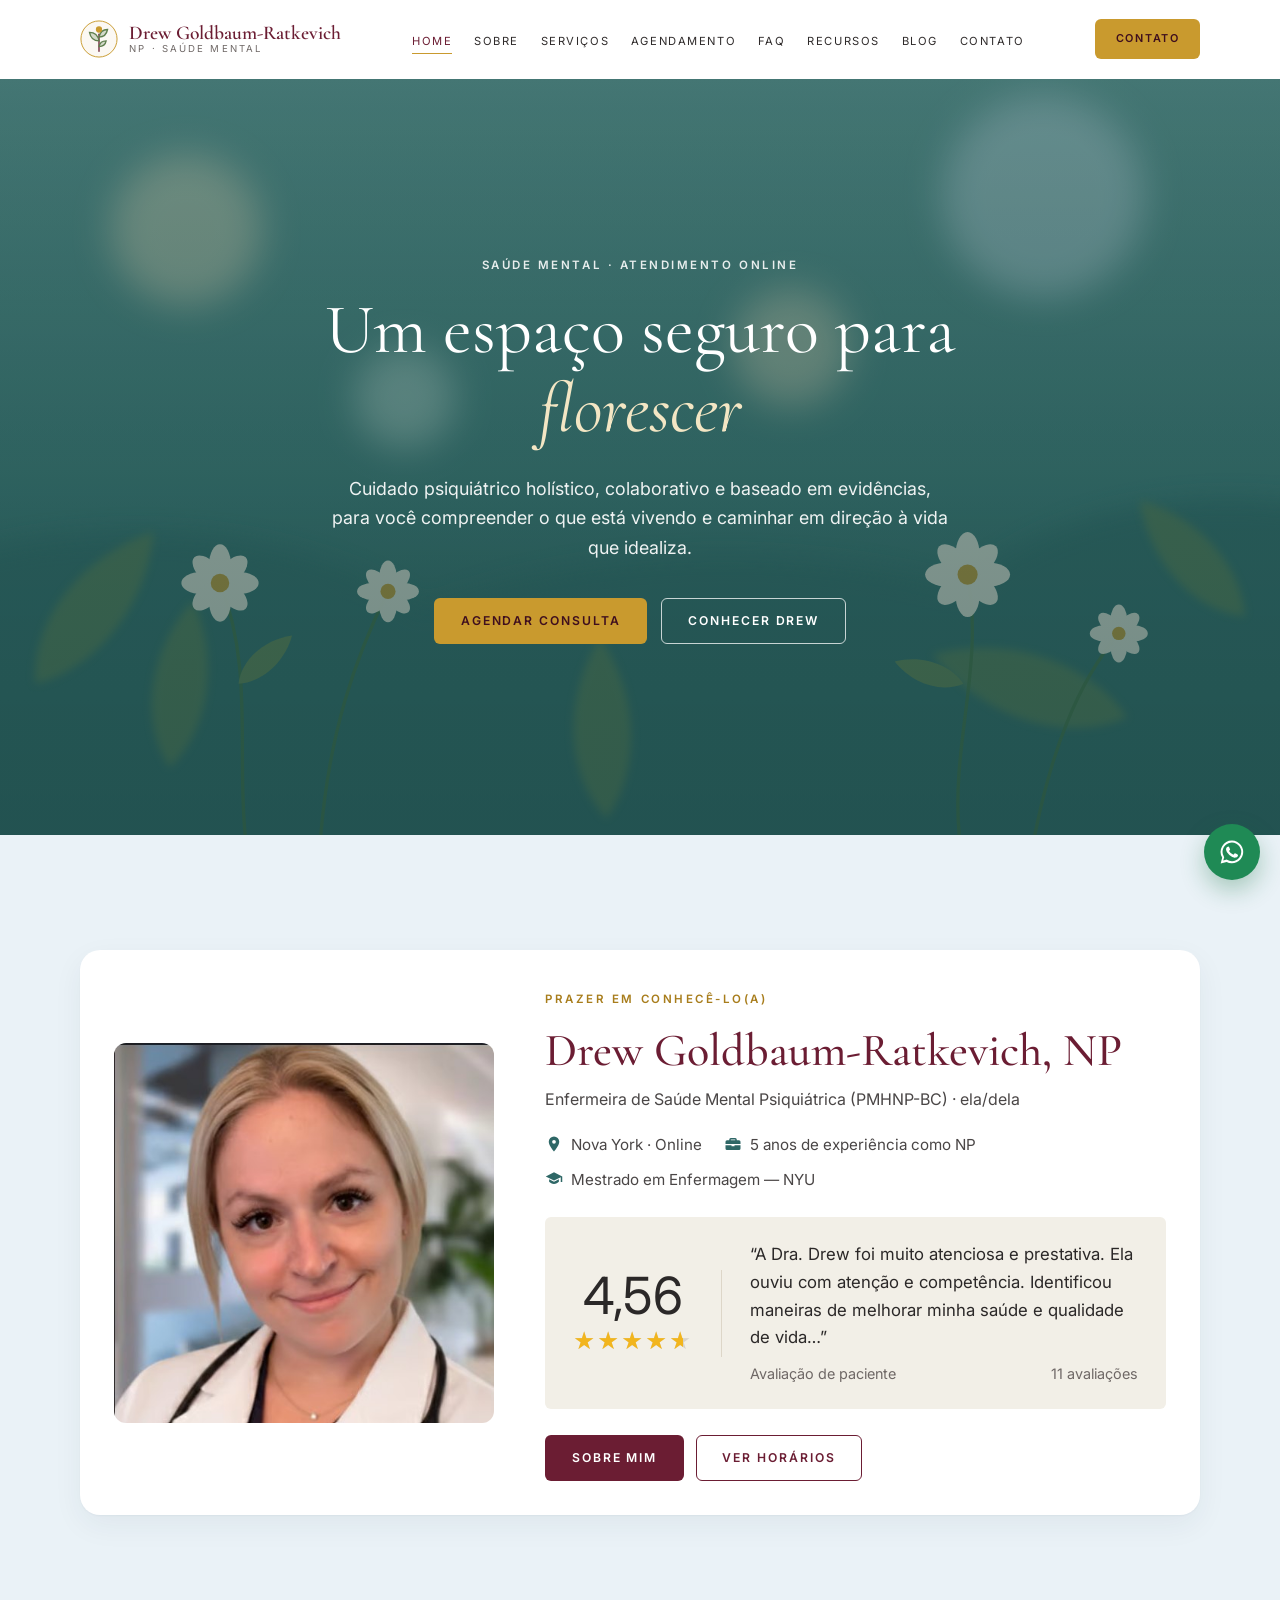
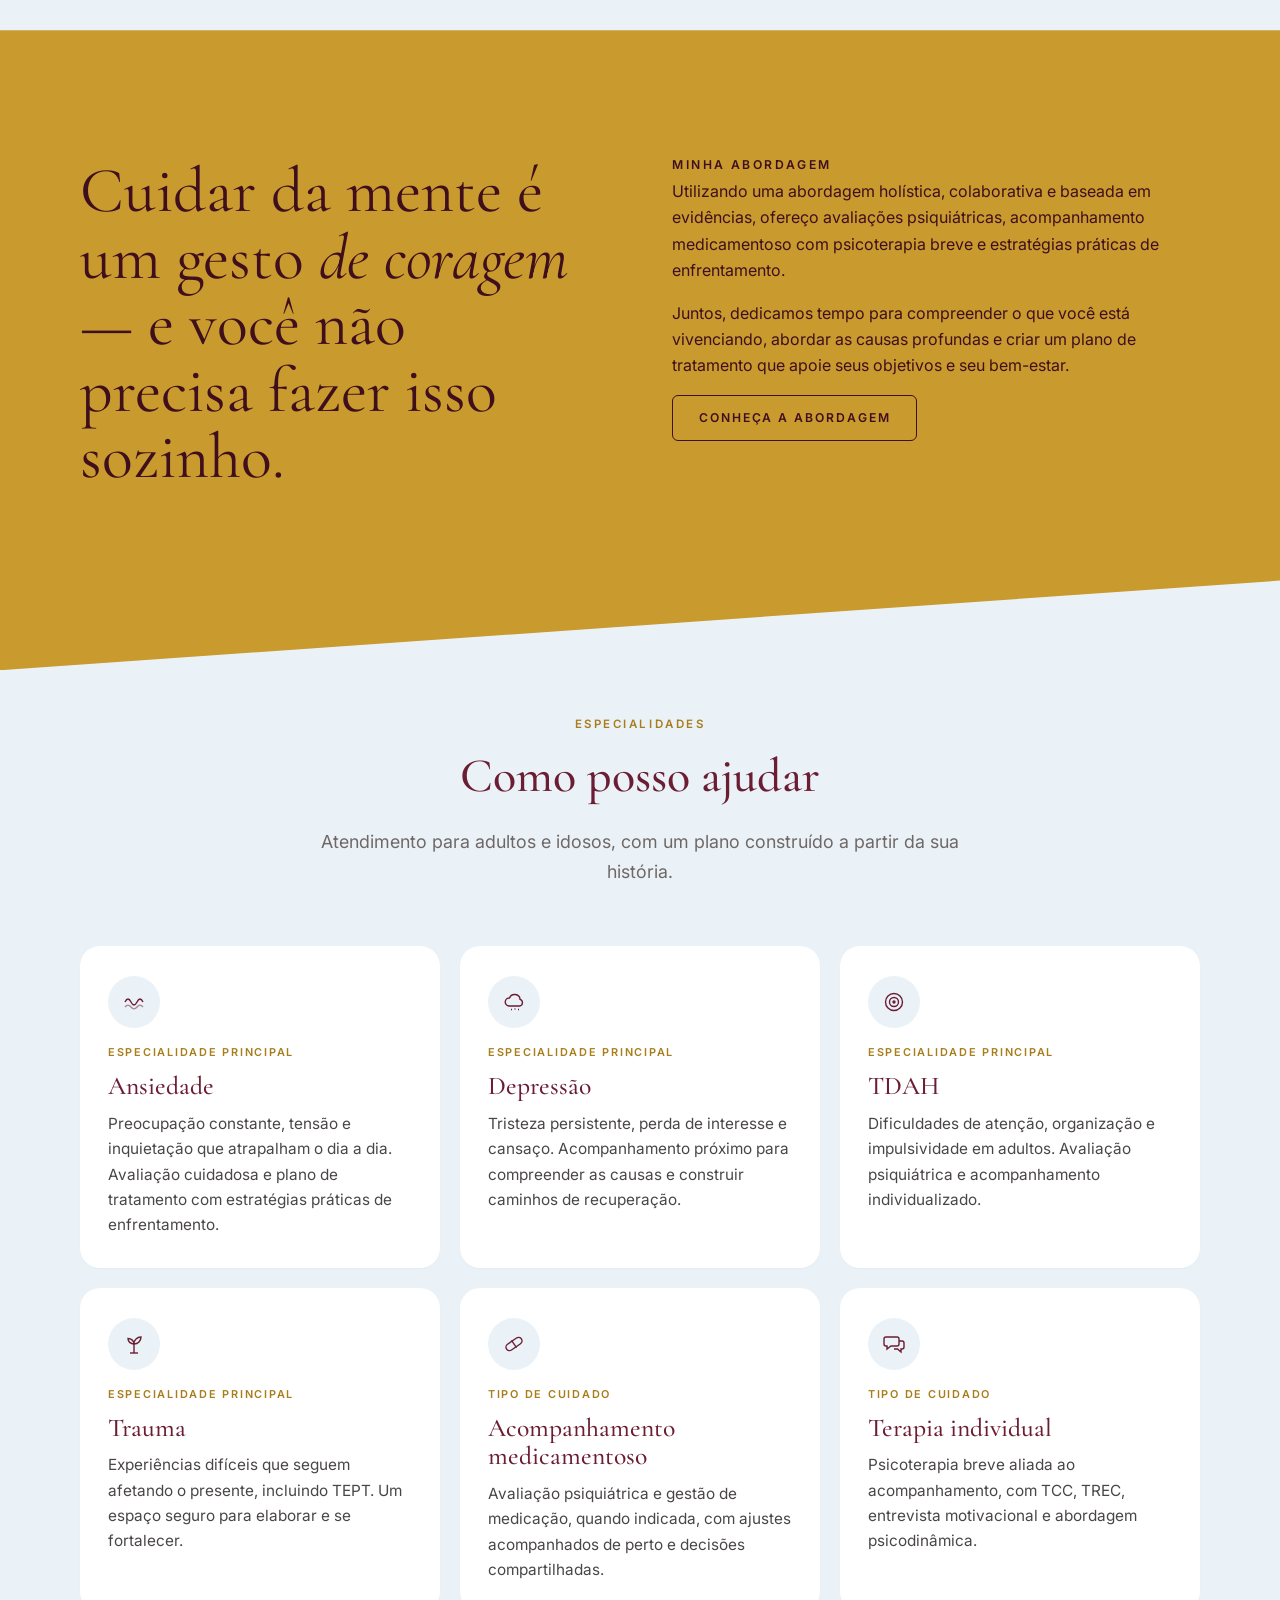
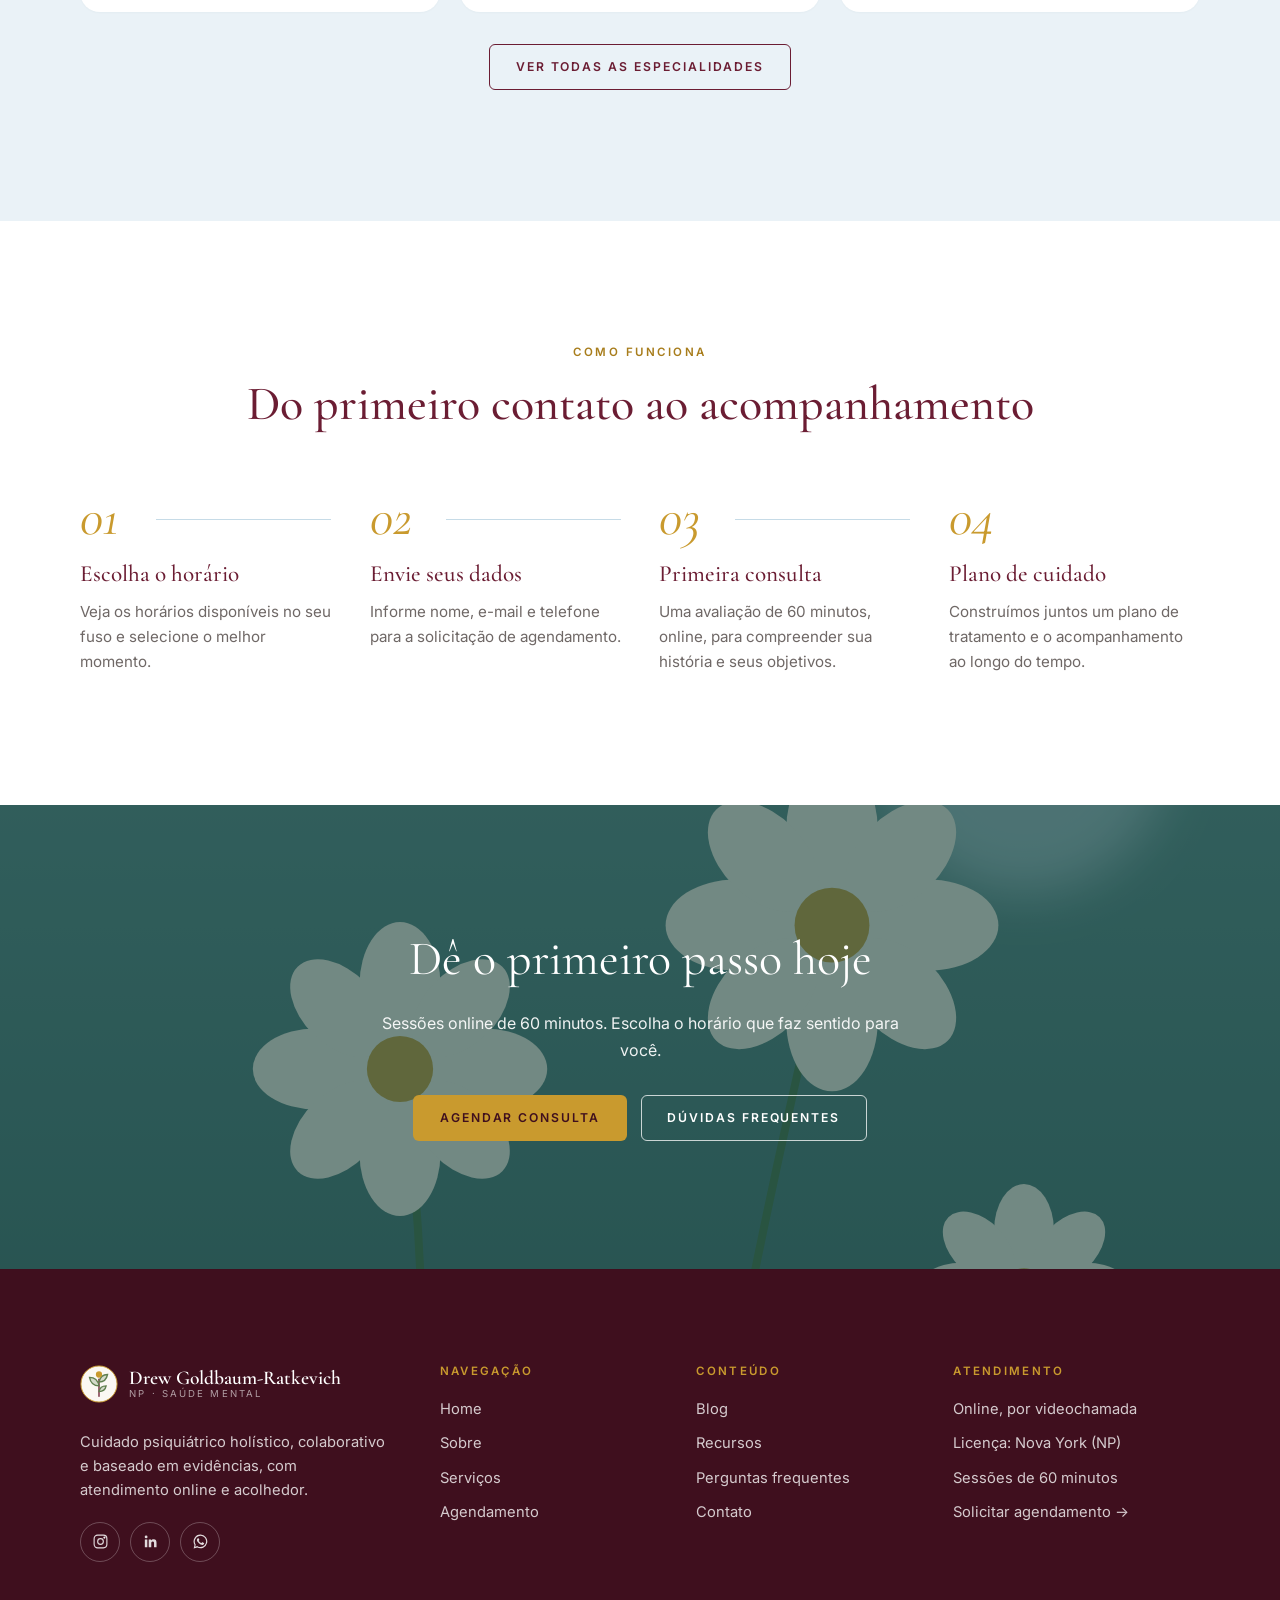
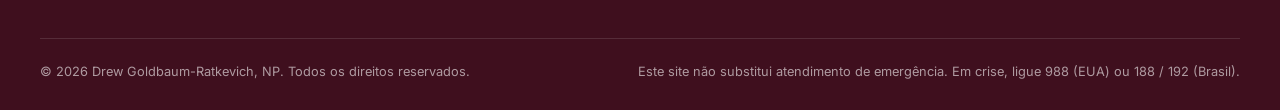
==== commit c1448001: "Transforma em site pessoal de Drew Goldbaum-Ratkevich, NP Sete páginas independentes (início, sobre," ====
--- a/index.html
+++ b/index.html
@@ -3,13 +3,16 @@
 <head>
   <meta charset="UTF-8">
   <meta name="viewport" content="width=device-width, initial-scale=1">
-  <title>Drew Goldbaum Ratkevich — Saúde mental e agendamento</title>
-  <meta name="description" content="Cuidado psiquiátrico holístico e acolhedor. Conheça a profissional e agende sua sessão.">
+  <title>Drew Goldbaum-Ratkevich, NP | Saúde mental psiquiátrica</title>
+  <meta name="description" content="Enfermeira de saúde mental psiquiátrica (PMHNP-BC). Atendimento online, holístico e baseado em evidências.">
   <meta name="theme-color" content="#6b1d33">
+  <meta property="og:title" content="Drew Goldbaum-Ratkevich, NP | Saúde mental psiquiátrica">
+  <meta property="og:description" content="Enfermeira de saúde mental psiquiátrica (PMHNP-BC). Atendimento online, holístico e baseado em evidências.">
+  <meta property="og:image" content="assets/images/drew-retrato.jpg">
   <link rel="icon" href="assets/icons/favicon.svg" type="image/svg+xml">
   <link rel="preconnect" href="https://fonts.googleapis.com">
   <link rel="preconnect" href="https://fonts.gstatic.com" crossorigin>
-  <link rel="stylesheet" href="https://fonts.googleapis.com/css2?family=Cormorant+Garamond:ital,wght@0,400;0,500;0,600;1,400;1,500&family=Inter:wght@300;400;500;600&display=swap">
+  <link rel="stylesheet" href="https://fonts.googleapis.com/css2?family=Cormorant+Garamond:ital,wght@0,400;0,500;0,600;1,400;1,500&amp;family=Inter:wght@300;400;500;600&amp;display=swap">
   <link rel="stylesheet" href="css/style.css">
   <link rel="stylesheet" href="css/responsive.css">
 </head>
@@ -17,19 +20,25 @@
   <a class="skip-link" href="#conteudo">Pular para o conteúdo</a>
   <header class="site-header">
     <div class="container header-inner">
-      <a class="brand" href="index.html" aria-label="Drew Goldbaum Ratkevich — página inicial">
-        <svg class="brand-mark" viewBox="0 0 40 40" fill="none" stroke="currentColor" stroke-width="1.4" aria-hidden="true"><path d="M20 36V14"/><path d="M20 22c-6 0-10-4-11-10 6 0 10 4 11 10Z" fill="currentColor" fill-opacity=".18"/><path d="M20 17c5 0 9-3.4 10-9-5 0-9 3.4-10 9Z" fill="currentColor" fill-opacity=".18"/><path d="M20 29c4.5 0 7.5-2.6 8.3-6.8-4.5 0-7.5 2.6-8.3 6.8Z" fill="currentColor" fill-opacity=".18"/><circle cx="20" cy="9" r="3.2"/></svg>
-        <span class="brand-text"><span class="brand-name">Drew Ratkevich</span><span class="brand-sub">Saúde mental</span></span>
+      <a class="brand" href="index.html" aria-label="Drew Goldbaum-Ratkevich, NP, página inicial">
+        <img src="assets/logo/logo.svg" alt="" width="38" height="38">
+        <span class="brand-text"><span class="brand-name">Drew Goldbaum-Ratkevich</span><span class="brand-sub">NP · Saúde mental</span></span>
       </a>
       <nav class="main-nav" id="main-nav" aria-label="Navegação principal">
         <ul>
-          <li><a href="index.html">Início</a></li>
-          <li><a href="profissionais.html">Profissionais</a></li>
+          <li><a href="index.html">Home</a></li>
+          <li><a href="sobre.html">Sobre</a></li>
+          <li><a href="servicos.html">Serviços</a></li>
           <li><a href="agendamento.html">Agendamento</a></li>
-          <li><a href="sobre.html">Sobre</a></li>
+          <li><a href="faq.html">FAQ</a></li>
+          <li><a href="blog.html#recursos">Recursos</a></li>
+          <li><a href="blog.html">Blog</a></li>
           <li><a href="contato.html">Contato</a></li>
         </ul>
-        <a class="btn btn--mustard nav-cta" href="agendamento.html">Agendar sessão</a>
+        <div class="nav-extra">
+          <a class="btn btn--mustard" href="agendamento.html">Agendar consulta</a>
+          <a class="btn btn--whatsapp" href="contato.html" data-whatsapp><svg viewBox="0 0 24 24" fill="currentColor" aria-hidden="true"><path d="M12 2.2a9.7 9.7 0 0 0-8.4 14.6L2.3 21.8l5.1-1.3A9.7 9.7 0 1 0 12 2.2Zm0 17.7c-1.5 0-3-.4-4.2-1.2l-.3-.2-3 .8.8-2.9-.2-.3A8 8 0 1 1 12 19.9Zm4.4-6c-.2-.1-1.4-.7-1.7-.8-.2-.1-.4-.1-.5.1l-.8.9c-.1.2-.3.2-.5.1a6.6 6.6 0 0 1-3.3-2.9c-.2-.4.2-.4.7-1.3.1-.1 0-.3 0-.4l-.8-1.8c-.2-.5-.4-.4-.5-.4h-.5a.9.9 0 0 0-.7.3 2.8 2.8 0 0 0-.9 2.1 4.9 4.9 0 0 0 1 2.6 11.2 11.2 0 0 0 4.3 3.8c1.6.7 2.2.7 3 .6a2.6 2.6 0 0 0 1.7-1.2 2.1 2.1 0 0 0 .2-1.2c-.1-.1-.2-.2-.5-.3Z"/></svg> WhatsApp</a>
+        </div>
       </nav>
       <div class="header-actions">
         <a class="btn btn--mustard" href="contato.html">Contato</a>
@@ -44,186 +53,197 @@
 
     <section class="hero" aria-labelledby="hero-title">
       <div class="hero-content">
-        <span class="eyebrow eyebrow--light">Saúde mental · Atendimento virtual</span>
+        <span class="eyebrow eyebrow--light">Saúde mental · Atendimento online</span>
         <h1 id="hero-title">Um espaço seguro para <em>florescer</em></h1>
-        <p>Cuidado psiquiátrico holístico, colaborativo e baseado em evidências. Escolha o melhor horário e agende sua sessão em poucos passos.</p>
+        <p>Cuidado psiquiátrico holístico, colaborativo e baseado em evidências, para você compreender o que está vivendo e caminhar em direção à vida que idealiza.</p>
         <div class="hero-actions">
-          <a class="btn btn--mustard" href="perfil-profissional.html?id=drew">Agendar sessão</a>
-          <a class="btn btn--ghost-light" href="profissionais.html">Conhecer profissionais</a>
-        </div>
-      </div>
-    </section>
-
-    <div class="container">
-      <section class="search-panel" aria-labelledby="search-title">
-        <h2 id="search-title">Encontre o cuidado certo para você</h2>
-        <form id="home-search" class="search-form" role="search">
-          <div class="field">
-            <label for="home-q">Nome, tema ou abordagem</label>
-            <input class="input" id="home-q" name="q" type="search" placeholder="Ex.: ansiedade, TCC, Drew">
+          <a class="btn btn--mustard" href="agendamento.html">Agendar consulta</a>
+          <a class="btn btn--ghost-light" href="sobre.html">Conhecer Drew</a>
+        </div>
+      </div>
+    </section>
+
+    <section class="section" aria-labelledby="intro-title">
+      <div class="container">
+        <div class="card card--shadow intro-card reveal">
+          <div class="intro-photo">
+            <img src="assets/images/drew-retrato.jpg" alt="Retrato de Drew Goldbaum-Ratkevich, sorrindo, de jaleco branco" width="500" height="502">
           </div>
-          <div class="field">
-            <label for="home-specialty">Especialidade</label>
-            <select class="select" id="home-specialty" name="especialidade">
-              <option value="">Todas as especialidades</option>
-            </select>
+          <div>
+            <span class="eyebrow">Prazer em conhecê-lo(a)</span>
+            <h2 id="intro-title">Drew Goldbaum-Ratkevich, NP</h2>
+            <p class="intro-role">Enfermeira de Saúde Mental Psiquiátrica (PMHNP-BC) · ela/dela</p>
+            <ul class="intro-meta">
+              <li><svg viewBox="0 0 24 24" fill="currentColor" aria-hidden="true"><path d="M12 2a7 7 0 0 0-7 7c0 5.2 7 13 7 13s7-7.8 7-13a7 7 0 0 0-7-7Zm0 9.5A2.5 2.5 0 1 1 12 6.5a2.5 2.5 0 0 1 0 5Z"/></svg> Nova York · Online</li>
+              <li><svg viewBox="0 0 24 24" fill="currentColor" aria-hidden="true"><path d="M9 4h6a2 2 0 0 1 2 2v1h3a2 2 0 0 1 2 2v3H2V9a2 2 0 0 1 2-2h3V6a2 2 0 0 1 2-2Zm0 3h6V6H9v1ZM2 13.5h8V15h4v-1.5h8V18a2 2 0 0 1-2 2H4a2 2 0 0 1-2-2v-4.5Z"/></svg> 5 anos de experiência como NP</li>
+              <li><svg viewBox="0 0 24 24" fill="currentColor" aria-hidden="true"><path d="M12 3 1 8.5 12 14l9-4.5V16h2V8.5L12 3Z"/><path d="M5.5 12.2v3.6C7 17.5 9.3 18.5 12 18.5s5-1 6.5-2.7v-3.6L12 15.5l-6.5-3.3Z"/></svg> Mestrado em Enfermagem — NYU</li>
+            </ul>
+            <div class="rating-box">
+            <div class="rating-score">
+              <strong>4,56</strong>
+              <span class="stars" data-rating="4.56" role="img" aria-label="Nota 4,56 de 5"><span></span></span>
+            </div>
+            <blockquote class="rating-quote">
+              <p>“A Dra. Drew foi muito atenciosa e prestativa. Ela ouviu com atenção e competência. Identificou maneiras de melhorar minha saúde e qualidade de vida…”</p>
+              <footer><span>Avaliação de paciente</span><span>11 avaliações</span></footer>
+            </blockquote>
           </div>
-          <div class="field">
-            <span class="field-label" aria-hidden="true">&nbsp;</span>
-            <button class="btn btn--wine" type="submit">Pesquisar</button>
+            <div class="intro-actions">
+              <a class="btn btn--wine" href="sobre.html">Sobre mim</a>
+              <a class="btn btn--outline" href="agendamento.html">Ver horários</a>
+            </div>
           </div>
-        </form>
-      </section>
-    </div>
-
-    <section class="section" aria-labelledby="intro-title">
-      <div class="container split">
-        <div class="split-media reveal">
-          <img src="assets/images/drew-retrato.svg" alt="Retrato de Drew Goldbaum Ratkevich" width="800" height="1000">
-        </div>
-        <div class="reveal">
-          <span class="eyebrow">Prazer em conhecê-lo(a)</span>
-          <h2 id="intro-title">Drew Goldbaum Ratkevich</h2>
-          <p class="lead">Enfermeira de saúde mental psiquiátrica (PMHNP-BC), formada pela NYU, com atendimento virtual para adultos e idosos.</p>
-          <div class="divider-flourish"></div>
-          <p>Sua abordagem se concentra em criar um espaço seguro e acolhedor para que cada pessoa explore seus desafios, adquira insights e alcance mudanças significativas e duradouras.</p>
-          <p class="muted">Avaliações psiquiátricas · Gestão de medicação · Terapia individual</p>
-          <a class="text-link" href="perfil-profissional.html?id=drew">Ver perfil completo</a>
-        </div>
-      </div>
-    </section>
-
-    <section class="editorial-mustard" aria-labelledby="editorial-title">
+        </div>
+      </div>
+    </section>
+
+    <section class="editorial" aria-labelledby="approach-title">
       <div class="container editorial-grid">
-        <h2 id="editorial-title" class="reveal">Cuidar da mente é um gesto <em>de coragem</em>.</h2>
-        <div class="reveal">
-          <h3>Nossa filosofia</h3>
-          <p>Acreditamos que o cuidado em saúde mental começa pela escuta. Cada história é única, e por isso cada plano de tratamento é construído em parceria, respeitando seu ritmo, seus valores e seus objetivos.</p>
-          <p>Unimos a ciência a um olhar humano e integral, para que você se sinta acompanhado(a) em cada etapa, do primeiro contato às sessões de acompanhamento.</p>
-          <a class="btn btn--ghost-light" href="sobre.html">Sobre a plataforma</a>
-        </div>
-      </div>
-    </section>
-
-    <section class="section" aria-labelledby="featured-title">
+        <blockquote class="reveal">
+          <p>Cuidar da mente é um gesto <em>de coragem</em> — e você não precisa fazer isso sozinho.</p>
+        </blockquote>
+        <div class="reveal reveal-delay-1">
+          <h2 id="approach-title">Minha abordagem</h2>
+          <p>Utilizando uma abordagem holística, colaborativa e baseada em evidências, ofereço avaliações psiquiátricas, acompanhamento medicamentoso com psicoterapia breve e estratégias práticas de enfrentamento.</p>
+          <p>Juntos, dedicamos tempo para compreender o que você está vivenciando, abordar as causas profundas e criar um plano de tratamento que apoie seus objetivos e seu bem-estar.</p>
+          <a class="btn btn--ghost-light" href="sobre.html#abordagem">Conheça a abordagem</a>
+        </div>
+      </div>
+    </section>
+
+    <section class="section" aria-labelledby="spec-title">
       <div class="container">
         <div class="section-head center">
-          <span class="eyebrow">Profissionais em destaque</span>
-          <h2 id="featured-title">Cuidado com nome e rosto</h2>
-          <p class="lead">Conheça profissionais com formação sólida e abordagens acolhedoras.</p>
-        </div>
-        <div class="pro-grid" data-featured></div>
-        <p class="center mt-40"><a class="btn btn--outline" href="profissionais.html">Ver todos os profissionais</a></p>
-      </div>
-    </section>
-
-    <section class="section section--paper" aria-labelledby="cat-title">
-      <div class="container">
-        <div class="section-head">
-          <span class="eyebrow">Categorias de atendimento</span>
-          <h2 id="cat-title">Como podemos ajudar</h2>
-        </div>
-        <div class="category-grid">
-          <a class="category" href="profissionais.html?q=ansiedade"><svg viewBox="0 0 24 24" fill="none" stroke="currentColor" stroke-width="1.3" aria-hidden="true"><path d="M5 19c0-8 5-13 14-14 0 9-5 14-13 14H5Z"/><path d="M5 19 14 10"/></svg><h3>Ansiedade e estresse</h3><p>Pânico, preocupação excessiva, gestão do estresse.</p><span class="text-link">Explorar</span></a>
-          <a class="category" href="profissionais.html?q=depress%C3%A3o"><svg viewBox="0 0 24 24" fill="none" stroke="currentColor" stroke-width="1.3" aria-hidden="true"><path d="M12 21v-4m0 0c-4 0-7-3-7-7a7 7 0 0 1 14 0c0 4-3 7-7 7Z"/><path d="M9 10c1.5 0 3-1 3-3m0 3c0 1.5 1.5 3 3 3"/></svg><h3>Humor e depressão</h3><p>Tristeza persistente, oscilações de humor, luto.</p><span class="text-link">Explorar</span></a>
-          <a class="category" href="profissionais.html?q=TDAH"><svg viewBox="0 0 24 24" fill="none" stroke="currentColor" stroke-width="1.3" aria-hidden="true"><path d="m12 3 2.6 5.6 6.1.6-4.6 4.1 1.3 6L12 16.2l-5.4 3.1 1.3-6-4.6-4.1 6.1-.6L12 3Z"/></svg><h3>TDAH e foco</h3><p>Atenção, organização e avaliação em adultos.</p><span class="text-link">Explorar</span></a>
-          <a class="category" href="profissionais.html?q=medica%C3%A7%C3%A3o"><svg viewBox="0 0 24 24" fill="none" stroke="currentColor" stroke-width="1.3" aria-hidden="true"><rect x="3" y="8.5" width="18" height="7" rx="3.5" transform="rotate(-35 12 12)"/><path d="m9.5 8.4 5 7.2"/></svg><h3>Gestão de medicação</h3><p>Avaliação psiquiátrica e acompanhamento contínuo.</p><span class="text-link">Explorar</span></a>
-        </div>
-      </div>
-    </section>
-
-    <section class="section" aria-labelledby="how-title">
+          <span class="eyebrow">Especialidades</span>
+          <h2 id="spec-title">Como posso ajudar</h2>
+          <p class="lead">Atendimento para adultos e idosos, com um plano construído a partir da sua história.</p>
+        </div>
+        <div class="service-grid">
+          <article class="service-card reveal" id="ansiedade">
+            <span class="icon-bubble"><svg viewBox="0 0 24 24" fill="none" stroke="currentColor" stroke-width="1.4" aria-hidden="true"><path d="M3 12c2-4 4-4 6 0s4 4 6 0 4-4 6 0"/><path d="M3 17c2-2.5 4-2.5 6 0s4 2.5 6 0 4-2.5 6 0" opacity=".5"/></svg></span>
+            <span class="service-tag">Especialidade principal</span>
+            <h3>Ansiedade</h3>
+            <p>Preocupação constante, tensão e inquietação que atrapalham o dia a dia. Avaliação cuidadosa e plano de tratamento com estratégias práticas de enfrentamento.</p>
+            
+          </article>
+          <article class="service-card reveal" id="depressao">
+            <span class="icon-bubble"><svg viewBox="0 0 24 24" fill="none" stroke="currentColor" stroke-width="1.4" aria-hidden="true"><path d="M7 16a4 4 0 0 1 .5-8 5.5 5.5 0 0 1 10.6 1.4A3.4 3.4 0 0 1 17.5 16H7Z"/><path d="M9 19.5h1m3-1v1m3 0h1"/></svg></span>
+            <span class="service-tag">Especialidade principal</span>
+            <h3>Depressão</h3>
+            <p>Tristeza persistente, perda de interesse e cansaço. Acompanhamento próximo para compreender as causas e construir caminhos de recuperação.</p>
+            
+          </article>
+          <article class="service-card reveal" id="tdah">
+            <span class="icon-bubble"><svg viewBox="0 0 24 24" fill="none" stroke="currentColor" stroke-width="1.4" aria-hidden="true"><circle cx="12" cy="12" r="8.5"/><circle cx="12" cy="12" r="4.5"/><circle cx="12" cy="12" r="1" fill="currentColor"/></svg></span>
+            <span class="service-tag">Especialidade principal</span>
+            <h3>TDAH</h3>
+            <p>Dificuldades de atenção, organização e impulsividade em adultos. Avaliação psiquiátrica e acompanhamento individualizado.</p>
+            
+          </article>
+          <article class="service-card reveal" id="trauma">
+            <span class="icon-bubble"><svg viewBox="0 0 24 24" fill="none" stroke="currentColor" stroke-width="1.4" aria-hidden="true"><path d="M12 21v-9"/><path d="M12 12c0-4 3-7 7-7 0 4-3 7-7 7Zm0 0c0-3-2.5-5.5-6-5.5 0 3 2.5 5.5 6 5.5Z"/><path d="M8 21h8"/></svg></span>
+            <span class="service-tag">Especialidade principal</span>
+            <h3>Trauma</h3>
+            <p>Experiências difíceis que seguem afetando o presente, incluindo TEPT. Um espaço seguro para elaborar e se fortalecer.</p>
+            
+          </article>
+          <article class="service-card reveal" id="medicacao">
+            <span class="icon-bubble"><svg viewBox="0 0 24 24" fill="none" stroke="currentColor" stroke-width="1.4" aria-hidden="true"><rect x="3" y="8.5" width="18" height="7" rx="3.5" transform="rotate(-35 12 12)"/><path d="m9.5 8.4 5 7.2"/></svg></span>
+            <span class="service-tag">Tipo de cuidado</span>
+            <h3>Acompanhamento medicamentoso</h3>
+            <p>Avaliação psiquiátrica e gestão de medicação, quando indicada, com ajustes acompanhados de perto e decisões compartilhadas.</p>
+            
+          </article>
+          <article class="service-card reveal" id="terapia">
+            <span class="icon-bubble"><svg viewBox="0 0 24 24" fill="none" stroke="currentColor" stroke-width="1.4" aria-hidden="true"><path d="M4 5h11a2 2 0 0 1 2 2v5a2 2 0 0 1-2 2H9l-4 3v-3H4a2 2 0 0 1-2-2V7a2 2 0 0 1 2-2Z"/><path d="M17 9h3a2 2 0 0 1 2 2v4a2 2 0 0 1-2 2h-1v3l-3.5-3H12"/></svg></span>
+            <span class="service-tag">Tipo de cuidado</span>
+            <h3>Terapia individual</h3>
+            <p>Psicoterapia breve aliada ao acompanhamento, com TCC, TREC, entrevista motivacional e abordagem psicodinâmica.</p>
+            
+          </article>
+        </div>
+        <p class="center mt-32"><a class="btn btn--outline" href="servicos.html">Ver todas as especialidades</a></p>
+      </div>
+    </section>
+
+    <section class="section section--white" aria-labelledby="how-title">
       <div class="container">
         <div class="section-head center">
           <span class="eyebrow">Como funciona</span>
-          <h2 id="how-title">Agendar é simples</h2>
+          <h2 id="how-title">Do primeiro contato ao acompanhamento</h2>
         </div>
         <ol class="steps">
-          <li class="reveal"><h3>Encontre</h3><p>Pesquise por nome, especialidade ou tema e conheça os perfis em detalhe.</p></li>
-          <li class="reveal"><h3>Escolha</h3><p>Veja a agenda, a duração da sessão e selecione o horário ideal.</p></li>
-          <li class="reveal"><h3>Informe</h3><p>Preencha seus dados e escolha entre atendimento virtual ou presencial.</p></li>
-          <li class="reveal"><h3>Revise</h3><p>Confira o resumo e envie sua solicitação de agendamento.</p></li>
+          <li class="reveal"><h3>Escolha o horário</h3><p>Veja os horários disponíveis no seu fuso e selecione o melhor momento.</p></li>
+          <li class="reveal reveal-delay-1"><h3>Envie seus dados</h3><p>Informe nome, e-mail e telefone para a solicitação de agendamento.</p></li>
+          <li class="reveal reveal-delay-2"><h3>Primeira consulta</h3><p>Uma avaliação de 60 minutos, online, para compreender sua história e seus objetivos.</p></li>
+          <li class="reveal"><h3>Plano de cuidado</h3><p>Construímos juntos um plano de tratamento e o acompanhamento ao longo do tempo.</p></li>
         </ol>
       </div>
     </section>
 
-    <section class="section section--sky" aria-labelledby="test-title">
-      <div class="container">
-        <div class="section-head center">
-          <span class="eyebrow">Depoimentos ilustrativos</span>
-          <h2 id="test-title" class="visually-hidden">Depoimentos</h2>
-        </div>
-        <div class="testimonials" data-testimonials>
-          <figure class="testimonial is-active"><blockquote>“Senti, pela primeira vez, que alguém tinha tempo para me ouvir de verdade.”</blockquote><cite>Depoimento ilustrativo</cite></figure>
-          <figure class="testimonial"><blockquote>“O agendamento foi simples e a sessão virtual, tão acolhedora quanto presencial.”</blockquote><cite>Depoimento ilustrativo</cite></figure>
-          <figure class="testimonial"><blockquote>“Construímos juntos um plano que respeita a minha rotina e os meus objetivos.”</blockquote><cite>Depoimento ilustrativo</cite></figure>
-          <div class="testimonial-controls">
-            <button class="round-btn" type="button" data-prev aria-label="Depoimento anterior"><svg viewBox="0 0 24 24" fill="none" stroke="currentColor" stroke-width="1.6" aria-hidden="true"><path d="m15 5-7 7 7 7"/></svg></button>
-            <div class="dots"></div>
-            <button class="round-btn" type="button" data-next aria-label="Próximo depoimento"><svg viewBox="0 0 24 24" fill="none" stroke="currentColor" stroke-width="1.6" aria-hidden="true"><path d="m9 5 7 7-7 7"/></svg></button>
-          </div>
-        </div>
-      </div>
-    </section>
-
     <section class="cta-band" aria-labelledby="cta-title">
       <div class="container">
         <h2 id="cta-title">Dê o primeiro passo hoje</h2>
-        <p>Veja os horários disponíveis e escolha o momento que faz sentido para você.</p>
-        <a class="btn btn--mustard" href="agendamento.html">Ver horários</a>
+        <p>Sessões online de 60 minutos. Escolha o horário que faz sentido para você.</p>
+        <div class="hero-actions">
+          <a class="btn btn--mustard" href="agendamento.html">Agendar consulta</a>
+          <a class="btn btn--ghost-light" href="faq.html">Dúvidas frequentes</a>
+        </div>
       </div>
     </section>
 
   </main>
+
+  <a class="whatsapp-float" href="contato.html" data-whatsapp aria-label="Conversar pelo WhatsApp"><svg viewBox="0 0 24 24" fill="currentColor" aria-hidden="true"><path d="M12 2.2a9.7 9.7 0 0 0-8.4 14.6L2.3 21.8l5.1-1.3A9.7 9.7 0 1 0 12 2.2Zm0 17.7c-1.5 0-3-.4-4.2-1.2l-.3-.2-3 .8.8-2.9-.2-.3A8 8 0 1 1 12 19.9Zm4.4-6c-.2-.1-1.4-.7-1.7-.8-.2-.1-.4-.1-.5.1l-.8.9c-.1.2-.3.2-.5.1a6.6 6.6 0 0 1-3.3-2.9c-.2-.4.2-.4.7-1.3.1-.1 0-.3 0-.4l-.8-1.8c-.2-.5-.4-.4-.5-.4h-.5a.9.9 0 0 0-.7.3 2.8 2.8 0 0 0-.9 2.1 4.9 4.9 0 0 0 1 2.6 11.2 11.2 0 0 0 4.3 3.8c1.6.7 2.2.7 3 .6a2.6 2.6 0 0 0 1.7-1.2 2.1 2.1 0 0 0 .2-1.2c-.1-.1-.2-.2-.5-.3Z"/></svg></a>
 
   <footer class="site-footer">
     <div class="container footer-grid">
       <div>
-        <a class="brand" href="index.html">
-          <svg class="brand-mark" viewBox="0 0 40 40" fill="none" stroke="currentColor" stroke-width="1.4" aria-hidden="true"><path d="M20 36V14"/><path d="M20 22c-6 0-10-4-11-10 6 0 10 4 11 10Z" fill="currentColor" fill-opacity=".18"/><path d="M20 17c5 0 9-3.4 10-9-5 0-9 3.4-10 9Z" fill="currentColor" fill-opacity=".18"/><path d="M20 29c4.5 0 7.5-2.6 8.3-6.8-4.5 0-7.5 2.6-8.3 6.8Z" fill="currentColor" fill-opacity=".18"/><circle cx="20" cy="9" r="3.2"/></svg>
-          <span class="brand-text"><span class="brand-name">Drew Ratkevich</span><span class="brand-sub">Saúde mental</span></span>
-        </a>
-        <p class="footer-about">Cuidado psiquiátrico holístico, acolhedor e baseado em evidências, com agendamento simples e transparente.</p>
+        <a class="brand" href="index.html" aria-label="Drew Goldbaum-Ratkevich, NP, página inicial">
+        <img src="assets/logo/logo.svg" alt="" width="38" height="38">
+        <span class="brand-text"><span class="brand-name">Drew Goldbaum-Ratkevich</span><span class="brand-sub">NP · Saúde mental</span></span>
+      </a>
+        <p class="footer-about">Cuidado psiquiátrico holístico, colaborativo e baseado em evidências, com atendimento online e acolhedor.</p>
         <div class="social">
           <a href="https://www.instagram.com/" target="_blank" rel="noopener" aria-label="Instagram (abre em nova aba)"><svg viewBox="0 0 24 24" fill="none" stroke="currentColor" stroke-width="1.6" aria-hidden="true"><rect x="3" y="3" width="18" height="18" rx="5"/><circle cx="12" cy="12" r="4"/><circle cx="17.5" cy="6.5" r=".8" fill="currentColor"/></svg></a>
           <a href="https://www.linkedin.com/" target="_blank" rel="noopener" aria-label="LinkedIn (abre em nova aba)"><svg viewBox="0 0 24 24" fill="currentColor" aria-hidden="true"><path d="M4 9h3.5v11H4V9Zm1.8-5.5a2 2 0 1 1 0 4 2 2 0 0 1 0-4ZM9.5 9h3.3v1.6c.5-.9 1.7-1.9 3.5-1.9 3.6 0 4.2 2.3 4.2 5.4V20H17v-5.2c0-1.3 0-2.9-1.8-2.9s-2.1 1.4-2.1 2.8V20H9.5V9Z"/></svg></a>
-          <a href="contato.html" aria-label="Fale conosco"><svg viewBox="0 0 24 24" fill="none" stroke="currentColor" stroke-width="1.4" aria-hidden="true"><rect x="3" y="5" width="18" height="14" rx="1.5"/><path d="m3.5 6 8.5 7 8.5-7"/></svg></a>
-        </div>
-      </div>
+          <a href="contato.html" data-whatsapp aria-label="WhatsApp"><svg viewBox="0 0 24 24" fill="currentColor" aria-hidden="true"><path d="M12 2.2a9.7 9.7 0 0 0-8.4 14.6L2.3 21.8l5.1-1.3A9.7 9.7 0 1 0 12 2.2Zm0 17.7c-1.5 0-3-.4-4.2-1.2l-.3-.2-3 .8.8-2.9-.2-.3A8 8 0 1 1 12 19.9Zm4.4-6c-.2-.1-1.4-.7-1.7-.8-.2-.1-.4-.1-.5.1l-.8.9c-.1.2-.3.2-.5.1a6.6 6.6 0 0 1-3.3-2.9c-.2-.4.2-.4.7-1.3.1-.1 0-.3 0-.4l-.8-1.8c-.2-.5-.4-.4-.5-.4h-.5a.9.9 0 0 0-.7.3 2.8 2.8 0 0 0-.9 2.1 4.9 4.9 0 0 0 1 2.6 11.2 11.2 0 0 0 4.3 3.8c1.6.7 2.2.7 3 .6a2.6 2.6 0 0 0 1.7-1.2 2.1 2.1 0 0 0 .2-1.2c-.1-.1-.2-.2-.5-.3Z"/></svg></a>
+        </div>
+      </div>
+      <nav aria-labelledby="f-nav">
+        <h2 id="f-nav">Navegação</h2>
+        <ul>
+          <li><a href="index.html">Home</a></li>
+          <li><a href="sobre.html">Sobre</a></li>
+          <li><a href="servicos.html">Serviços</a></li>
+          <li><a href="agendamento.html">Agendamento</a></li>
+        </ul>
+      </nav>
+      <nav aria-labelledby="f-res">
+        <h2 id="f-res">Conteúdo</h2>
+        <ul>
+          <li><a href="blog.html">Blog</a></li>
+          <li><a href="blog.html#recursos">Recursos</a></li>
+          <li><a href="faq.html">Perguntas frequentes</a></li>
+          <li><a href="contato.html">Contato</a></li>
+        </ul>
+      </nav>
       <div>
-        <h4>Navegação</h4>
-        <ul>
-          <li><a href="index.html">Início</a></li>
-          <li><a href="profissionais.html">Profissionais</a></li>
-          <li><a href="perfil-profissional.html?id=drew">Perfil de Drew</a></li>
-          <li><a href="agendamento.html">Agendamento</a></li>
-        </ul>
-      </div>
-      <div>
-        <h4>Institucional</h4>
-        <ul>
-          <li><a href="sobre.html">Sobre a plataforma</a></li>
-          <li><a href="sobre.html#privacidade">Segurança e privacidade</a></li>
-          <li><a href="contato.html#faq">Perguntas frequentes</a></li>
-          <li><a href="contato.html">Contato</a></li>
-        </ul>
-      </div>
-      <div>
-        <h4>Contato</h4>
-        <ul>
-          <li>contato@exemplo.com.br</li>
-          <li>Atendimento virtual</li>
-          <li>Seg. a sex., 9h às 18h</li>
+        <h2>Atendimento</h2>
+        <ul>
+          <li>Online, por videochamada</li>
+          <li>Licença: Nova York (NP)</li>
+          <li>Sessões de 60 minutos</li>
+          <li><a href="agendamento.html">Solicitar agendamento →</a></li>
         </ul>
       </div>
     </div>
     <div class="container footer-bottom">
-      <p>© <span data-year></span> Drew Goldbaum Ratkevich. Todos os direitos reservados.</p>
-      <p>Demonstração frontend. Em caso de emergência, procure o serviço de emergência mais próximo ou ligue 192 / CVV 188.</p>
+      <p>© <span data-year></span> Drew Goldbaum-Ratkevich, NP. Todos os direitos reservados.</p>
+      <p>Este site não substitui atendimento de emergência. Em crise, ligue 988 (EUA) ou 188 / 192 (Brasil).</p>
     </div>
   </footer>
 
-  <script src="js/data.js"></script>
   <script src="js/main.js"></script>
 </body>
 </html>
--- a/css/style.css
+++ b/css/style.css
@@ -1,11 +1,15 @@
 /* =========================================================
-   Drew Goldbaum Ratkevich — Estilos globais
-   Identidade: editorial, botânica, acolhedora
+   Drew Goldbaum-Ratkevich, NP — Estilos globais
+   Identidade: azul-claro sereno, cartões brancos, detalhes em
+   mostarda, títulos em bordô e fotografia botânica.
    ========================================================= */
 
+/* ---------- 1. Tokens ---------- */
 :root {
-  /* Paleta */
   --white: #ffffff;
+  --sky: #eaf2f7;
+  --sky-2: #dce9f1;
+  --sky-deep: #c6dbe7;
   --paper: #fbf8f3;
   --mustard: #c99a2e;
   --mustard-dark: #a87d1c;
@@ -15,39 +19,38 @@
   --teal: #2e6766;
   --teal-dark: #1d4746;
   --green: #5f7f4e;
-  --sky: #e8f1f6;
-  --sky-deep: #cfe2ec;
   --mint: #d9eee3;
-  --mint-border: #9fcdb3;
+  --mint-border: #8cc4a4;
   --mint-text: #24563d;
   --ink: #2f2b2b;
+  --ink-2: #4a4646;
   --gray: #6f6866;
   --gray-light: #b9b2ae;
-  --line: #e9e3dc;
+  --line: #e6e1db;
   --danger: #a3302b;
   --danger-bg: #fbecea;
-
-  /* Tipografia */
+  --star: #f2b51d;
+
   --font-serif: "Cormorant Garamond", "Times New Roman", serif;
   --font-sans: "Inter", "Segoe UI", system-ui, -apple-system, sans-serif;
 
-  /* Ritmo */
-  --radius-s: 4px;
-  --radius: 10px;
-  --radius-l: 18px;
-  --shadow-soft: 0 1px 2px rgba(47, 43, 43, .04), 0 8px 28px rgba(47, 43, 43, .06);
-  --shadow-lift: 0 2px 4px rgba(47, 43, 43, .05), 0 18px 40px rgba(47, 43, 43, .09);
-  --container: 1180px;
+  --radius-s: 6px;
+  --radius: 12px;
+  --radius-l: 20px;
+  --shadow-soft: 0 1px 2px rgba(31, 52, 66, .04), 0 10px 30px rgba(31, 52, 66, .06);
+  --shadow-lift: 0 2px 6px rgba(31, 52, 66, .06), 0 20px 44px rgba(31, 52, 66, .10);
+  --container: 1200px;
   --gutter: clamp(16px, 4vw, 40px);
-  --header-h: 76px;
+  --header-h: 78px;
   --ease: cubic-bezier(.2, .7, .2, 1);
 }
 
+/* ---------- 2. Base ---------- */
 *,
 *::before,
 *::after { box-sizing: border-box; }
 
-html { scroll-behavior: smooth; -webkit-text-size-adjust: 100%; overflow-x: clip; }
+html { scroll-behavior: smooth; -webkit-text-size-adjust: 100%; overflow-x: clip; scroll-padding-top: calc(var(--header-h) + 16px); }
 
 body {
   margin: 0;
@@ -55,7 +58,7 @@
   font-size: 16px;
   line-height: 1.65;
   color: var(--ink);
-  background: var(--white);
+  background: var(--sky);
   -webkit-font-smoothing: antialiased;
   overflow-x: clip;
 }
@@ -71,178 +74,423 @@
   line-height: 1.12;
   color: var(--wine);
   margin: 0 0 .5em;
-  letter-spacing: -.005em;
-}
-h1 { font-size: clamp(2.6rem, 6vw, 4.6rem); }
-h2 { font-size: clamp(2rem, 4vw, 3.1rem); }
-h3 { font-size: clamp(1.35rem, 2.2vw, 1.7rem); }
-h4 { font-size: 1.2rem; }
+}
+h1 { font-size: clamp(2.5rem, 5.6vw, 4.4rem); }
+h2 { font-size: clamp(2rem, 3.8vw, 3rem); }
+h3 { font-size: clamp(1.3rem, 2vw, 1.6rem); }
 p { margin: 0 0 1em; }
 
+:focus-visible { outline: 2px solid var(--teal); outline-offset: 3px; border-radius: 2px; }
+
 .skip-link {
-  position: absolute; left: 12px; top: -60px; z-index: 300;
+  position: absolute; left: 12px; top: -60px; z-index: 500;
   background: var(--wine); color: #fff; padding: 10px 16px; border-radius: var(--radius-s);
 }
 .skip-link:focus { top: 12px; }
 
-:focus-visible { outline: 2px solid var(--teal); outline-offset: 3px; }
-
 .container { width: 100%; max-width: var(--container); margin: 0 auto; padding: 0 var(--gutter); }
-
+.container--narrow { max-width: 880px; }
+
+/* ---------- 3. Tipografia utilitária ---------- */
 .eyebrow {
-  display: inline-block;
-  font-size: .72rem;
-  font-weight: 600;
-  letter-spacing: .22em;
-  text-transform: uppercase;
+  display: inline-block; margin-bottom: 1rem;
+  font-size: .72rem; font-weight: 600; letter-spacing: .22em; text-transform: uppercase;
   color: var(--mustard-dark);
-  margin-bottom: 1.1rem;
-}
-.eyebrow--light { color: rgba(255, 255, 255, .85); }
-
-.lead { font-size: 1.12rem; color: var(--gray); max-width: 60ch; }
+}
+.eyebrow--light { color: rgba(255, 255, 255, .88); }
+.lead { font-size: 1.12rem; color: var(--gray); max-width: 62ch; }
 .muted { color: var(--gray); }
+.small { font-size: .88rem; }
 .center { text-align: center; }
 .center .lead { margin-left: auto; margin-right: auto; }
-
-.section { padding: clamp(72px, 10vw, 140px) 0; }
-.section--tight { padding: clamp(48px, 6vw, 80px) 0; }
+.divider { width: 64px; height: 1px; background: var(--mustard); margin: 1.4rem 0 1.8rem; border: 0; }
+.center .divider { margin-left: auto; margin-right: auto; }
+
+/* ---------- 4. Seções ---------- */
+.section { padding: clamp(72px, 9vw, 128px) 0; }
+.section--tight { padding: clamp(44px, 6vw, 76px) 0; }
+.section--white { background: var(--white); }
 .section--paper { background: var(--paper); }
-.section--sky { background: var(--sky); }
-.section-head { margin-bottom: clamp(36px, 5vw, 64px); }
-
-.divider-flourish {
-  width: 64px; height: 1px; background: var(--mustard);
-  margin: 1.4rem 0 1.8rem; position: relative;
-}
-.center .divider-flourish { margin-left: auto; margin-right: auto; }
-
-/* ---------- Botões ---------- */
+.section-head { margin-bottom: clamp(36px, 5vw, 60px); }
+.pt-0 { padding-top: 0; }
+.mt-20 { margin-top: 20px; }
+.mt-32 { margin-top: 32px; }
+
+/* ---------- 5. Botões e links ---------- */
 .btn {
   display: inline-flex; align-items: center; justify-content: center; gap: .55rem;
   min-height: 46px; padding: 0 1.6rem;
-  font-size: .78rem; font-weight: 600; letter-spacing: .16em; text-transform: uppercase;
+  font-size: .76rem; font-weight: 600; letter-spacing: .16em; text-transform: uppercase;
   border: 1px solid transparent; border-radius: var(--radius-s);
-  transition: background .25s var(--ease), color .25s var(--ease), border-color .25s var(--ease), transform .25s var(--ease);
+  transition: background .25s var(--ease), color .25s var(--ease), border-color .25s var(--ease), transform .25s var(--ease), box-shadow .25s var(--ease);
   white-space: nowrap;
 }
-.btn:active { transform: translateY(1px); }
-.btn--mustard { background: var(--mustard); color: #fff; }
-.btn--mustard:hover { background: var(--mustard-dark); }
+.btn:hover { transform: translateY(-1px); }
+.btn:active { transform: translateY(0); }
+.btn svg { width: 18px; height: 18px; }
+.btn--mustard { background: var(--mustard); color: var(--wine-dark); }
+.btn--mustard:hover { background: var(--mustard-dark); box-shadow: 0 8px 20px rgba(201, 154, 46, .28); }
 .btn--wine { background: var(--wine); color: #fff; }
 .btn--wine:hover { background: var(--wine-dark); }
-.btn--dark { background: #222; color: #fff; letter-spacing: .04em; text-transform: none; font-size: 1rem; border-radius: 6px; }
+.btn--dark {
+  background: #222; color: #fff; text-transform: none; letter-spacing: .01em; font-size: 1rem; min-height: 50px;
+}
 .btn--dark:hover { background: #000; }
 .btn--outline { border-color: var(--wine); color: var(--wine); background: transparent; }
 .btn--outline:hover { background: var(--wine); color: #fff; }
-.btn--ghost-light { border-color: rgba(255, 255, 255, .7); color: #fff; }
+.btn--ghost-light { border-color: rgba(255, 255, 255, .75); color: #fff; }
 .btn--ghost-light:hover { background: #fff; color: var(--teal-dark); }
+.btn--whatsapp { background: #1f8a55; color: #fff; }
+.btn--whatsapp:hover { background: #17703f; }
+.btn--plain {
+  background: #fff; border-color: #d9d6d4; color: #222; text-transform: none; letter-spacing: 0; font-size: 1rem; font-weight: 500;
+}
+.btn--plain:hover { border-color: #222; }
 .btn--block { width: 100%; }
-.btn[disabled] { opacity: .45; cursor: not-allowed; }
+.btn[disabled] { opacity: .45; cursor: not-allowed; transform: none; }
 
 .link-underline {
-  font-weight: 500; color: var(--ink);
-  border-bottom: 1px solid currentColor; padding-bottom: 1px;
-  background: none; border-top: 0; border-left: 0; border-right: 0; padding-left: 0; padding-right: 0;
+  background: none; border: 0; padding: 0 0 1px; font-weight: 500; color: var(--ink);
+  border-bottom: 1px solid currentColor;
 }
 .link-underline:hover { color: var(--wine); }
 
 .text-link {
-  font-size: .78rem; font-weight: 600; letter-spacing: .16em; text-transform: uppercase;
-  color: var(--wine); display: inline-flex; gap: .5rem; align-items: center;
+  display: inline-flex; align-items: center; gap: .5rem;
+  font-size: .76rem; font-weight: 600; letter-spacing: .16em; text-transform: uppercase; color: var(--wine);
 }
 .text-link::after { content: "→"; transition: transform .25s var(--ease); }
 .text-link:hover::after { transform: translateX(4px); }
 
-/* ---------- Cabeçalho ---------- */
+/* ---------- 6. Cabeçalho ---------- */
 .site-header {
   position: sticky; top: 0; z-index: 100;
-  background: rgba(255, 255, 255, .96);
+  background: rgba(255, 255, 255, .97);
   backdrop-filter: saturate(160%) blur(8px);
   border-bottom: 1px solid transparent;
-  transition: border-color .3s var(--ease);
-}
-.site-header.is-scrolled { border-bottom-color: var(--line); }
+  transition: border-color .3s var(--ease), box-shadow .3s var(--ease);
+}
+.site-header.is-scrolled { border-bottom-color: var(--line); box-shadow: 0 6px 24px rgba(31, 52, 66, .05); }
 .header-inner {
   height: var(--header-h);
-  display: grid; grid-template-columns: 1fr auto 1fr; align-items: center; gap: 24px;
-}
-.brand { display: inline-flex; align-items: center; gap: .7rem; justify-self: start; }
-.brand-mark { width: 34px; height: 34px; color: var(--green); }
-.brand-text { display: flex; flex-direction: column; line-height: 1.05; }
-.brand-name { font-family: var(--font-serif); font-size: 1.22rem; color: var(--wine); font-weight: 600; }
-.brand-sub { font-size: .6rem; letter-spacing: .24em; text-transform: uppercase; color: var(--gray); }
-
-.main-nav ul { list-style: none; margin: 0; padding: 0; display: flex; gap: clamp(18px, 2.6vw, 40px); }
+  display: grid; grid-template-columns: auto 1fr auto; align-items: center; gap: 24px;
+}
+.brand { display: inline-flex; align-items: center; gap: .7rem; }
+.brand img { width: 38px; height: 38px; }
+.brand-text { display: flex; flex-direction: column; line-height: 1.08; }
+.brand-name { font-family: var(--font-serif); font-size: 1.22rem; font-weight: 600; color: var(--wine); }
+.brand-sub { font-size: .6rem; letter-spacing: .22em; text-transform: uppercase; color: var(--gray); }
+
+.main-nav { justify-self: center; }
+.main-nav ul { list-style: none; margin: 0; padding: 0; display: flex; gap: clamp(14px, 1.7vw, 28px); }
 .main-nav a {
-  font-size: .74rem; letter-spacing: .16em; text-transform: uppercase; color: var(--ink);
-  padding: 6px 0; position: relative;
+  position: relative; padding: 6px 0;
+  font-size: .7rem; letter-spacing: .14em; text-transform: uppercase; color: var(--ink);
+  transition: color .2s;
 }
 .main-nav a::after {
-  content: ""; position: absolute; left: 0; right: 0; bottom: 0; height: 1px;
-  background: var(--mustard); transform: scaleX(0); transform-origin: left; transition: transform .3s var(--ease);
-}
+  content: ""; position: absolute; left: 0; right: 0; bottom: 0; height: 1px; background: var(--mustard);
+  transform: scaleX(0); transform-origin: left; transition: transform .3s var(--ease);
+}
+.main-nav a:hover { color: var(--wine); }
 .main-nav a:hover::after,
 .main-nav a[aria-current="page"]::after { transform: scaleX(1); }
 .main-nav a[aria-current="page"] { color: var(--wine); }
-
-.header-actions { justify-self: end; display: flex; align-items: center; gap: 12px; }
-.header-actions .btn { min-height: 40px; padding: 0 1.2rem; font-size: .7rem; }
-
-.nav-toggle {
-  display: none; width: 44px; height: 44px; border: 0; background: transparent; padding: 10px;
-  position: relative;
-}
-.nav-toggle span {
-  display: block; height: 1px; background: var(--ink); margin: 6px 0;
-  transition: transform .3s var(--ease), opacity .3s var(--ease);
-}
+.main-nav .nav-extra { display: none; }
+
+.header-actions { display: flex; align-items: center; gap: 10px; }
+.header-actions .btn { min-height: 40px; padding: 0 1.2rem; font-size: .68rem; }
+
+.nav-toggle { display: none; width: 44px; height: 44px; padding: 10px; border: 0; background: transparent; }
+.nav-toggle span { display: block; height: 1px; margin: 6px 0; background: var(--ink); transition: transform .3s var(--ease), opacity .3s var(--ease); }
 .nav-toggle[aria-expanded="true"] span:nth-child(1) { transform: translateY(7px) rotate(45deg); }
 .nav-toggle[aria-expanded="true"] span:nth-child(2) { opacity: 0; }
 .nav-toggle[aria-expanded="true"] span:nth-child(3) { transform: translateY(-7px) rotate(-45deg); }
 
-/* ---------- Hero fotográfico ---------- */
+/* ---------- 7. Banners ---------- */
 .hero {
-  position: relative; min-height: min(86vh, 780px);
+  position: relative; overflow: hidden;
+  min-height: min(84vh, 760px);
   display: grid; place-items: center; text-align: center; color: #fff;
   background: var(--teal-dark) url("../assets/images/hero-jardim.svg") center / cover no-repeat;
-  overflow: hidden;
-}
-.hero::before {
-  content: ""; position: absolute; inset: 0;
-  background: linear-gradient(180deg, rgba(29, 71, 70, .35) 0%, rgba(29, 71, 70, .55) 100%);
-}
-.hero-content { position: relative; z-index: 1; padding: 120px var(--gutter) 150px; max-width: 900px; }
+}
+.hero::before { content: ""; position: absolute; inset: 0; background: linear-gradient(180deg, rgba(29, 71, 70, .28), rgba(29, 71, 70, .5)); }
+.hero-content { position: relative; z-index: 1; max-width: 900px; padding: 110px var(--gutter) 130px; }
 .hero h1 { color: #fff; font-weight: 400; margin-bottom: .35em; }
 .hero h1 em { font-style: italic; color: var(--mustard-soft); }
-.hero p { font-size: 1.12rem; color: rgba(255, 255, 255, .9); max-width: 56ch; margin: 0 auto 2.2rem; }
+.hero p { max-width: 56ch; margin: 0 auto 2.2rem; font-size: 1.12rem; color: rgba(255, 255, 255, .92); }
 .hero-actions { display: flex; flex-wrap: wrap; justify-content: center; gap: 14px; }
 
 .page-banner {
-  position: relative; color: #fff; text-align: center;
-  padding: clamp(90px, 13vw, 170px) 0 clamp(70px, 10vw, 130px);
+  position: relative; text-align: center; color: #fff;
+  padding: clamp(80px, 11vw, 150px) 0 clamp(64px, 9vw, 120px);
   background: var(--teal) url("../assets/images/folhagem.svg") center / cover no-repeat;
 }
-.page-banner::before { content: ""; position: absolute; inset: 0; background: rgba(29, 71, 70, .5); }
+.page-banner::before { content: ""; position: absolute; inset: 0; background: rgba(29, 71, 70, .48); }
+.page-banner--flores { background-image: url("../assets/images/flores.svg"); }
 .page-banner .container { position: relative; }
-.page-banner h1 { color: #fff; font-weight: 400; font-size: clamp(2.4rem, 5.5vw, 4rem); }
-.page-banner p { color: rgba(255, 255, 255, .9); max-width: 58ch; margin: 0 auto; }
-
-/* ---------- Busca ---------- */
-.search-panel {
-  position: relative; z-index: 2;
-  margin: -78px auto 0; max-width: 980px;
-  background: #fff; border-radius: var(--radius); box-shadow: var(--shadow-lift);
+.page-banner h1 { color: #fff; font-weight: 400; font-size: clamp(2.4rem, 5.2vw, 3.8rem); }
+.page-banner p { max-width: 58ch; margin: 0 auto; color: rgba(255, 255, 255, .92); }
+
+/* ---------- 8. Cartões ---------- */
+.card {
+  background: var(--white); border-radius: var(--radius-l);
   padding: clamp(22px, 3vw, 34px);
-}
-.search-panel h2 { font-size: 1.5rem; margin-bottom: 1rem; }
-.search-form { display: grid; grid-template-columns: 1.4fr 1fr auto; gap: 12px; }
-
-/* ---------- Formulários ---------- */
-.field { display: flex; flex-direction: column; gap: 6px; }
-.field label, .field-label {
-  font-size: .72rem; font-weight: 600; letter-spacing: .12em; text-transform: uppercase; color: var(--gray);
-}
+  box-shadow: 0 1px 2px rgba(31, 52, 66, .03);
+}
+.card--shadow { box-shadow: var(--shadow-soft); }
+.card h2.card-title {
+  font-family: var(--font-sans); font-size: 1.22rem; font-weight: 500; color: var(--ink); margin-bottom: 1.3rem;
+}
+.card p { color: var(--ink-2); }
+
+/* Ícones redondos */
+.icon-bubble {
+  flex: 0 0 auto; width: 38px; height: 38px; border-radius: 50%;
+  display: grid; place-items: center; background: #f2f2f0; color: #222;
+}
+.icon-bubble svg { width: 18px; height: 18px; }
+.icon-bubble--soft { background: var(--sky); color: var(--teal); }
+
+/* Lista de detalhes (ícone + título + texto) */
+.detail-list { list-style: none; margin: 0; padding: 0; display: grid; gap: 22px; }
+.detail-item { display: grid; grid-template-columns: 38px 1fr; gap: 16px; align-items: start; }
+.detail-item h3 { margin: 6px 0 4px; font-family: var(--font-sans); font-size: 1.02rem; font-weight: 500; color: var(--ink); }
+.detail-item p { margin: 0; color: var(--ink-2); }
+
+.clamp { display: -webkit-box; -webkit-box-orient: vertical; overflow: hidden; }
+.clamp--2 { -webkit-line-clamp: 2; }
+.clamp--3 { -webkit-line-clamp: 3; }
+.clamp--5 { -webkit-line-clamp: 5; }
+.clamp.is-open { display: block; -webkit-line-clamp: unset; }
+.show-more { margin-top: 12px; font-size: .95rem; }
+.show-more[hidden] { display: none; }
+
+.chips { list-style: none; margin: 0; padding: 0; display: flex; flex-wrap: wrap; gap: 8px; }
+.chips li, .chip {
+  padding: 6px 14px; border-radius: 999px; background: var(--sky); color: var(--teal-dark); font-size: .88rem;
+  border: 1px solid transparent;
+}
+button.chip { cursor: pointer; transition: background .2s, border-color .2s, color .2s; }
+button.chip:hover { border-color: var(--teal); }
+button.chip[aria-pressed="true"] { background: var(--wine); color: #fff; }
+
+/* ---------- 9. Avaliação ---------- */
+.rating-box {
+  display: grid; grid-template-columns: auto 1fr; gap: 28px; align-items: center;
+  background: #f2efe7; border-radius: var(--radius-s); padding: 24px 28px;
+}
+.rating-score { text-align: center; padding-right: 28px; border-right: 1px solid #ddd6c8; }
+.rating-score strong { display: block; font-family: var(--font-sans); font-size: 3.2rem; font-weight: 400; line-height: 1; color: #2b2828; }
+.stars { position: relative; display: inline-block; margin-top: 10px; font-size: 1.35rem; letter-spacing: 2px; line-height: 1; color: #d8d3c9; }
+.stars::before { content: "★★★★★"; }
+.stars span { position: absolute; inset: 0 auto 0 0; overflow: hidden; white-space: nowrap; color: var(--star); }
+.stars span::before { content: "★★★★★"; }
+.rating-quote { margin: 0; }
+.rating-quote p { margin: 0 0 .6rem; font-size: 1.05rem; color: #2b2828; }
+.rating-quote footer { display: flex; justify-content: space-between; gap: 12px; flex-wrap: wrap; font-size: .9rem; color: var(--gray); }
+
+/* ---------- 10. Apresentação (início) ---------- */
+.intro-card { display: grid; grid-template-columns: 380px 1fr; gap: clamp(28px, 4vw, 56px); align-items: center; }
+.intro-photo { border-radius: var(--radius); overflow: hidden; aspect-ratio: 1; background: var(--sky-2); }
+.intro-photo img { width: 100%; height: 100%; object-fit: cover; }
+.intro-card h2 { font-size: clamp(2.1rem, 3.6vw, 3rem); margin-bottom: .2em; }
+.intro-role { margin: 0 0 1.2rem; color: var(--ink); }
+.intro-meta { list-style: none; margin: 0 0 1.6rem; padding: 0; display: flex; flex-wrap: wrap; gap: 10px 22px; font-size: .95rem; color: var(--ink-2); }
+.intro-meta li { display: inline-flex; align-items: center; gap: 8px; }
+.intro-meta svg { width: 18px; height: 18px; color: var(--teal); }
+.intro-actions { display: flex; flex-wrap: wrap; gap: 12px; margin-top: 1.6rem; }
+
+/* ---------- 11. Bloco editorial mostarda (frase inspiradora) ---------- */
+.editorial {
+  position: relative; background: var(--mustard); color: var(--wine-dark);
+  padding: clamp(80px, 10vw, 140px) 0 clamp(120px, 14vw, 200px);
+  clip-path: polygon(0 0, 100% 0, 100% calc(100% - 7vw), 0 100%);
+}
+.editorial-grid { display: grid; grid-template-columns: 1fr 1.05fr; gap: clamp(32px, 7vw, 110px); align-items: start; }
+.editorial blockquote { margin: 0; }
+.editorial blockquote p {
+  font-family: var(--font-serif); font-size: clamp(2.4rem, 5vw, 4.4rem); line-height: 1.04; font-weight: 400; color: var(--wine-dark); margin: 0;
+}
+.editorial blockquote em { font-style: italic; }
+.editorial h2 { font-family: var(--font-sans); font-size: .76rem; font-weight: 600; letter-spacing: .2em; text-transform: uppercase; color: var(--wine-dark); }
+.editorial p { color: var(--wine-dark); }
+.editorial .btn--ghost-light { border-color: var(--wine-dark); color: var(--wine-dark); }
+.editorial .btn--ghost-light:hover { background: var(--wine-dark); color: #fff; }
+.editorial + .section { margin-top: -6vw; }
+
+/* ---------- 12. Especialidades / serviços ---------- */
+.service-grid { display: grid; grid-template-columns: repeat(3, 1fr); gap: 20px; }
+.service-card {
+  position: relative; display: flex; flex-direction: column; gap: 10px;
+  background: #fff; border-radius: var(--radius-l); padding: 30px 28px;
+  box-shadow: 0 1px 2px rgba(31, 52, 66, .03);
+  transition: transform .3s var(--ease), box-shadow .3s var(--ease);
+}
+.service-card:hover { transform: translateY(-4px); box-shadow: var(--shadow-lift); }
+.service-card .icon-bubble { width: 52px; height: 52px; margin-bottom: 6px; background: var(--sky); color: var(--wine); }
+.service-card .icon-bubble svg { width: 24px; height: 24px; }
+.service-card h3 { margin: 0; font-size: 1.6rem; }
+.service-card p { margin: 0; color: var(--ink-2); font-size: .96rem; flex: 1; }
+.service-tag { font-size: .68rem; font-weight: 600; letter-spacing: .16em; text-transform: uppercase; color: var(--mustard-dark); }
+.service-card .text-link { margin-top: 10px; }
+
+.two-col { display: grid; grid-template-columns: 1fr 1fr; gap: 20px; align-items: start; }
+
+/* ---------- 13. Como funciona ---------- */
+.steps { list-style: none; margin: 0; padding: 0; display: grid; grid-template-columns: repeat(4, 1fr); gap: clamp(20px, 3vw, 40px); counter-reset: step; }
+.steps li { position: relative; counter-increment: step; padding-top: 70px; }
+.steps li::before {
+  content: counter(step, decimal-leading-zero);
+  position: absolute; top: 0; left: 0;
+  font-family: var(--font-serif); font-size: 3.3rem; font-style: italic; line-height: 1; color: var(--mustard);
+}
+.steps li::after { content: ""; position: absolute; top: 28px; left: 76px; right: 0; height: 1px; background: var(--sky-deep); }
+.steps li:last-child::after { display: none; }
+.steps h3 { font-size: 1.45rem; }
+.steps p { color: var(--gray); font-size: .95rem; }
+
+/* ---------- 14. Faixa de chamada ---------- */
+.cta-band {
+  position: relative; text-align: center; color: #fff;
+  padding: clamp(80px, 10vw, 136px) 0;
+  background: var(--teal-dark) url("../assets/images/flores.svg") center / cover no-repeat;
+}
+.cta-band::before { content: ""; position: absolute; inset: 0; background: rgba(29, 71, 70, .55); }
+.cta-band .container { position: relative; }
+.cta-band h2 { color: #fff; font-weight: 400; }
+.cta-band p { max-width: 52ch; margin: 0 auto 2rem; color: rgba(255, 255, 255, .92); }
+
+/* ---------- 15. Perfil (Sobre) ---------- */
+.profile-layout { display: grid; grid-template-columns: minmax(0, 1fr) 420px; gap: 22px; align-items: start; }
+.profile-main { display: grid; grid-template-columns: minmax(0, 1fr); gap: 20px; min-width: 0; }
+.profile-head { display: grid; grid-template-columns: 132px minmax(0, 1fr); gap: 8px 24px; align-items: center; }
+.profile-avatar { grid-row: span 2; width: 132px; height: 132px; border-radius: 50%; overflow: hidden; border: 4px solid #fff; box-shadow: var(--shadow-soft); }
+.profile-avatar img { width: 100%; height: 100%; object-fit: cover; }
+.profile-head h1 { font-family: var(--font-sans); font-size: clamp(1.7rem, 3vw, 2.3rem); font-weight: 500; color: #2b2828; margin: 0 0 .2em; line-height: 1.2; }
+.profile-head p { margin: 0; }
+.profile-head .muted { margin-top: 4px; }
+.profile-actions { grid-column: 2; display: flex; flex-wrap: wrap; gap: 10px; margin-top: 10px; }
+.profile-actions .btn { min-height: 40px; padding: 0 1rem; font-size: .95rem; }
+
+.profile-tabs { position: sticky; top: var(--header-h); z-index: 5; background: var(--sky); margin: 0 -2px; padding: 6px 2px 0; }
+.profile-tabs ul { list-style: none; margin: 0; padding: 0; display: flex; gap: 6px 28px; flex-wrap: wrap; border-bottom: 1px solid var(--sky-deep); }
+.profile-tabs a { display: block; padding: 12px 0; color: var(--gray); font-size: 1rem; border-bottom: 2px solid transparent; margin-bottom: -1px; transition: color .2s, border-color .2s; }
+.profile-tabs a:hover { color: var(--ink); }
+.profile-tabs a.is-active { color: #2b2828; border-bottom-color: #2b2828; font-weight: 500; }
+
+/* ---------- 16. Painel de agendamento (estilo referência) ---------- */
+.booking-aside { position: sticky; top: calc(var(--header-h) + 20px); }
+.booking-panel { background: #fff; border-radius: var(--radius-l); padding: 26px 28px 28px; box-shadow: var(--shadow-soft); }
+.booking-panel h2 { font-family: var(--font-sans); font-size: 1.3rem; font-weight: 500; color: var(--ink); margin-bottom: .8rem; }
+.booking-meta { display: flex; flex-wrap: wrap; align-items: center; gap: 8px; margin-bottom: 22px; font-size: .95rem; color: #3b3838; }
+.booking-meta span { display: inline-flex; align-items: center; gap: 6px; }
+.booking-meta svg { width: 18px; height: 18px; }
+.booking-meta .dot { width: 4px; height: 4px; border-radius: 50%; background: currentColor; }
+
+.day-pager { display: grid; grid-template-columns: 40px 1fr 40px; gap: 8px; align-items: start; }
+.pager-btn {
+  width: 40px; height: 40px; margin-top: 6px; border: 1px solid var(--line); border-radius: 6px; background: #fff;
+  display: grid; place-items: center; color: var(--ink); transition: border-color .2s;
+}
+.pager-btn:hover:not(:disabled) { border-color: var(--ink); }
+.pager-btn:disabled { background: #eceaea; color: #b6b1b0; cursor: not-allowed; }
+.pager-btn svg { width: 18px; height: 18px; }
+.day-columns { display: grid; grid-template-columns: repeat(3, minmax(0, 1fr)); gap: 10px; }
+.day-col { display: flex; flex-direction: column; gap: 8px; min-width: 0; }
+.day-head { min-height: 70px; margin-bottom: 10px; text-align: center; font-size: 1rem; line-height: 1.45; color: #2b2828; }
+.day-head strong { display: block; font-weight: 400; }
+
+.slot {
+  width: 100%; padding: 8px 6px; border: 1px solid #d9d6d4; border-radius: 4px; background: #fff;
+  display: flex; flex-direction: column; align-items: center; gap: 2px;
+  font-size: .95rem; color: #2b2828;
+  transition: border-color .15s, background .15s, transform .15s;
+}
+.slot:hover { border-color: var(--mint-border); }
+.slot:active { transform: scale(.98); }
+.slot-row { display: inline-flex; align-items: center; gap: 6px; }
+.slot svg { width: 14px; height: 14px; color: #4b4747; }
+.slot.is-selected { background: var(--mint); border-color: #6fb38d; color: var(--mint-text); }
+.slot-duration { display: none; font-size: .82rem; }
+.slot.is-selected .slot-duration { display: block; }
+.no-slots { padding: 6px 0; text-align: center; font-size: .86rem; color: var(--gray); }
+.no-slots--full { grid-column: 1 / -1; }
+
+.booking-panel .btn--dark { width: 100%; margin-top: 26px; font-weight: 600; }
+.booking-hint { min-height: 1.3em; margin: 10px 0 0; text-align: center; font-size: .85rem; color: var(--gray); }
+
+.notice-mint { display: grid; grid-template-columns: 26px 1fr; gap: 12px; margin-top: 24px; padding: 20px 22px; border-radius: 4px; background: var(--mint); }
+.notice-mint svg { width: 22px; height: 22px; margin-top: 2px; color: var(--mint-text); }
+.notice-mint h3 { margin: 0 0 .5rem; font-family: var(--font-sans); font-size: 1.05rem; font-weight: 600; line-height: 1.4; color: #1f2b26; }
+.notice-mint p { margin: 0; font-size: .97rem; color: #2c3a33; }
+
+/* ---------- 17. Página de agendamento ---------- */
+.schedule-layout { display: grid; grid-template-columns: minmax(0, 1.15fr) minmax(0, 1fr); gap: 22px; align-items: start; }
+.calendar { margin-top: 6px; }
+.calendar-head { display: flex; align-items: center; justify-content: space-between; margin-bottom: 14px; }
+.calendar-head .pager-btn { margin-top: 0; }
+.calendar-head h3 { margin: 0; font-family: var(--font-sans); font-size: 1.05rem; font-weight: 600; color: var(--ink); }
+.calendar-grid { display: grid; grid-template-columns: repeat(7, 1fr); gap: 6px; text-align: center; }
+.calendar-grid .dow { padding: 6px 0; font-size: .72rem; letter-spacing: .1em; text-transform: uppercase; color: var(--gray); }
+.cal-day {
+  position: relative; aspect-ratio: 1; border: 1px solid transparent; border-radius: 8px; background: transparent;
+  display: grid; place-items: center; font-size: .95rem; color: var(--gray-light);
+  transition: border-color .15s, background .15s;
+}
+.cal-day.is-available { color: var(--ink); background: var(--sky); }
+.cal-day.is-available::after { content: ""; position: absolute; bottom: 6px; width: 4px; height: 4px; border-radius: 50%; background: var(--teal); }
+.cal-day.is-available:hover { border-color: var(--teal); }
+.cal-day.is-selected { background: var(--mint); border-color: #6fb38d; color: var(--mint-text); font-weight: 600; }
+.cal-day.is-today { box-shadow: inset 0 0 0 1px var(--mustard); }
+.cal-day:disabled { cursor: default; }
+.cal-legend { display: flex; flex-wrap: wrap; gap: 16px; margin-top: 12px; font-size: .8rem; color: var(--gray); }
+.cal-legend span { display: inline-flex; align-items: center; gap: 6px; }
+.cal-legend i { width: 12px; height: 12px; border-radius: 3px; background: var(--sky); }
+.cal-legend i.sel { background: var(--mint); border: 1px solid #6fb38d; }
+
+.slots-area { margin-top: 24px; }
+.slots-area h3 { font-family: var(--font-sans); font-size: 1rem; font-weight: 600; color: var(--ink); }
+.slots-grid { display: grid; grid-template-columns: repeat(auto-fill, minmax(104px, 1fr)); gap: 10px; }
+
+.modality-options { display: grid; grid-template-columns: 1fr 1fr; gap: 12px; }
+.modality-option {
+  display: grid; grid-template-columns: 22px 1fr; gap: 12px; align-items: start;
+  padding: 16px; border: 1px solid var(--line); border-radius: var(--radius-s); cursor: pointer;
+  transition: border-color .2s, background .2s;
+}
+.modality-option input { margin-top: 4px; accent-color: var(--teal); }
+.modality-option strong { display: block; font-weight: 600; }
+.modality-option span span { font-size: .88rem; color: var(--gray); }
+.modality-option:has(input:checked) { background: var(--mint); border-color: var(--mint-border); }
+.modality-option.is-disabled { opacity: .55; cursor: not-allowed; }
+
+.summary-rows { list-style: none; margin: 0 0 22px; padding: 0; display: grid; gap: 10px; font-size: .95rem; }
+.summary-rows li { display: flex; justify-content: space-between; gap: 12px; padding-bottom: 10px; border-bottom: 1px dashed var(--line); }
+.summary-rows span { color: var(--gray); }
+.summary-rows strong { font-weight: 500; text-align: right; }
+
+.confirmation { text-align: center; padding: 12px 0; }
+.confirmation-icon { width: 72px; height: 72px; margin: 0 auto 18px; border-radius: 50%; background: var(--mint); color: var(--mint-text); display: grid; place-items: center; }
+.confirmation-icon svg { width: 34px; height: 34px; }
+.confirmation h2 { font-size: 2.2rem; }
+.code { font-family: ui-monospace, Menlo, monospace; background: var(--paper); padding: 3px 10px; border-radius: 4px; }
+
+.request-item {
+  display: flex; justify-content: space-between; align-items: center; flex-wrap: wrap; gap: 14px;
+  margin-bottom: 10px; padding: 14px 16px; border: 1px solid var(--line); border-radius: var(--radius-s); font-size: .92rem;
+}
+.request-item strong { display: block; }
+.request-item .btn { min-height: 36px; padding: 0 14px; font-size: .64rem; }
+
+/* ---------- 18. Formulários ---------- */
+.form-grid { display: grid; grid-template-columns: 1fr 1fr; gap: 18px; }
+.form-grid .span-2 { grid-column: 1 / -1; }
+.field { display: flex; flex-direction: column; gap: 6px; min-width: 0; }
+.field label, .field-label { font-size: .72rem; font-weight: 600; letter-spacing: .12em; text-transform: uppercase; color: var(--gray); }
+.label-note { text-transform: none; letter-spacing: 0; font-weight: 400; }
+.fieldset { border: 0; margin: 0; padding: 0; min-width: 0; }
+.fieldset legend { padding: 0; margin-bottom: 8px; }
 .input, .select, .textarea {
   width: 100%; min-height: 48px; padding: 12px 14px;
   border: 1px solid var(--line); border-radius: var(--radius-s); background: #fff;
@@ -252,251 +500,157 @@
 .select {
   appearance: none; -webkit-appearance: none; padding-right: 40px;
   background-image: linear-gradient(45deg, transparent 50%, var(--gray) 50%), linear-gradient(135deg, var(--gray) 50%, transparent 50%);
-  background-position: calc(100% - 20px) 21px, calc(100% - 15px) 21px;
-  background-size: 5px 5px; background-repeat: no-repeat;
-}
-.input:focus, .select:focus, .textarea:focus { outline: none; border-color: var(--teal); box-shadow: 0 0 0 3px rgba(46, 103, 102, .12); }
+  background-position: calc(100% - 20px) 21px, calc(100% - 15px) 21px; background-size: 5px 5px; background-repeat: no-repeat;
+}
+.input:focus, .select:focus, .textarea:focus { outline: none; border-color: var(--teal); box-shadow: 0 0 0 3px rgba(46, 103, 102, .14); }
 .field.has-error .input, .field.has-error .select, .field.has-error .textarea { border-color: var(--danger); }
-.field-error { font-size: .82rem; color: var(--danger); min-height: 0; }
+.field-error { font-size: .82rem; color: var(--danger); }
 .field-error:empty { display: none; }
-.form-grid { display: grid; grid-template-columns: 1fr 1fr; gap: 18px; }
-.form-grid .span-2 { grid-column: 1 / -1; }
-.checkbox { display: flex; gap: 10px; align-items: flex-start; font-size: .92rem; color: var(--gray); }
-.checkbox input { margin-top: 4px; accent-color: var(--teal); width: 18px; height: 18px; flex: 0 0 auto; }
-
-/* ---------- Alertas ---------- */
-.alert {
-  border-radius: var(--radius-s); padding: 14px 18px; font-size: .95rem;
-  border: 1px solid; display: flex; gap: 12px; align-items: flex-start;
-}
+.checkbox { display: flex; gap: 10px; align-items: flex-start; font-size: .92rem; color: var(--gray); text-transform: none; letter-spacing: 0; font-weight: 400; }
+.checkbox input { flex: 0 0 auto; width: 18px; height: 18px; margin-top: 3px; accent-color: var(--teal); }
+
+/* ---------- 19. Alertas e toasts ---------- */
+.alert { display: flex; gap: 12px; align-items: flex-start; padding: 14px 18px; border: 1px solid; border-radius: var(--radius-s); font-size: .95rem; }
 .alert[hidden] { display: none; }
+.alert svg { flex: 0 0 auto; width: 20px; height: 20px; margin-top: 2px; }
 .alert--success { background: var(--mint); border-color: var(--mint-border); color: var(--mint-text); }
 .alert--error { background: var(--danger-bg); border-color: #e6b8b4; color: var(--danger); }
 .alert--info { background: var(--sky); border-color: var(--sky-deep); color: var(--teal-dark); }
 
-.toast-region {
-  position: fixed; left: 50%; bottom: 24px; transform: translateX(-50%);
-  z-index: 400; display: flex; flex-direction: column; gap: 10px; width: min(92vw, 440px);
-}
-.toast {
-  background: var(--ink); color: #fff; padding: 14px 18px; border-radius: var(--radius-s);
-  box-shadow: var(--shadow-lift); font-size: .92rem;
-  animation: toast-in .35s var(--ease);
-}
+.toast-region { position: fixed; left: 50%; bottom: 24px; z-index: 450; transform: translateX(-50%); width: min(92vw, 440px); display: flex; flex-direction: column; gap: 10px; }
+.toast { padding: 14px 18px; border-radius: var(--radius-s); background: var(--ink); color: #fff; font-size: .92rem; box-shadow: var(--shadow-lift); animation: rise .35s var(--ease); }
 .toast--success { background: var(--mint-text); }
 .toast--error { background: var(--danger); }
-@keyframes toast-in { from { opacity: 0; transform: translateY(10px); } }
-
-/* ---------- Cards de profissionais ---------- */
-.pro-grid { display: grid; grid-template-columns: repeat(3, 1fr); gap: clamp(20px, 2.4vw, 32px); }
-.pro-card {
-  background: #fff; border: 1px solid var(--line); border-radius: var(--radius);
-  overflow: hidden; display: flex; flex-direction: column;
-  transition: box-shadow .3s var(--ease), transform .3s var(--ease);
-}
-.pro-card:hover { box-shadow: var(--shadow-lift); transform: translateY(-3px); }
-.pro-photo {
-  aspect-ratio: 4 / 3.4; position: relative; overflow: hidden;
-  background: var(--sky) url("../assets/images/folhagem.svg") center / cover;
-}
-.pro-photo img { width: 100%; height: 100%; object-fit: cover; }
-.pro-monogram {
-  position: absolute; inset: 0; display: grid; place-items: center;
-  font-family: var(--font-serif); font-size: 4rem; color: #fff;
-  background: rgba(29, 71, 70, .45);
-}
-.pro-badge {
-  position: absolute; left: 14px; top: 14px; z-index: 1;
-  background: rgba(255, 255, 255, .94); color: var(--ink);
-  font-size: .66rem; font-weight: 600; letter-spacing: .14em; text-transform: uppercase;
-  padding: 5px 10px; border-radius: 3px;
-}
-.pro-body { padding: 22px 22px 24px; display: flex; flex-direction: column; gap: 6px; flex: 1; }
-.pro-body h3 { margin: 0; font-size: 1.55rem; }
-.pro-specialty { font-size: .8rem; letter-spacing: .1em; text-transform: uppercase; color: var(--mustard-dark); font-weight: 600; }
-.pro-meta { list-style: none; padding: 0; margin: 10px 0 18px; display: grid; gap: 8px; font-size: .9rem; color: var(--gray); }
-.pro-meta li { display: flex; gap: 10px; align-items: flex-start; }
-.pro-meta svg { width: 18px; height: 18px; flex: 0 0 auto; margin-top: 3px; color: var(--teal); }
-.pro-body .btn { margin-top: auto; }
-
-.empty-state {
-  text-align: center; padding: 64px 24px; border: 1px dashed var(--line); border-radius: var(--radius);
-  color: var(--gray); grid-column: 1 / -1;
-}
-.empty-state h3 { color: var(--wine); }
-
-.demo-note {
-  font-size: .82rem; color: var(--gray); background: var(--paper); border-left: 2px solid var(--mustard);
-  padding: 10px 14px; margin-top: 20px;
-}
-
-/* ---------- Seção editorial mostarda ---------- */
-.editorial-mustard {
-  position: relative; background: var(--mustard); color: #fff;
-  padding: clamp(80px, 11vw, 150px) 0 clamp(130px, 15vw, 210px);
-  clip-path: polygon(0 0, 100% 0, 100% calc(100% - 7vw), 0 100%);
-}
-.editorial-grid { display: grid; grid-template-columns: 1fr 1.05fr; gap: clamp(32px, 7vw, 110px); align-items: start; }
-.editorial-mustard h2 { color: #fff; font-size: clamp(2.6rem, 5.6vw, 4.8rem); font-weight: 400; line-height: 1.02; }
-.editorial-mustard h2 em { font-style: italic; }
-.editorial-mustard h3 { color: #fff; font-family: var(--font-sans); font-size: .78rem; letter-spacing: .2em; text-transform: uppercase; font-weight: 600; }
-.editorial-mustard p { color: rgba(255, 255, 255, .93); }
-.editorial-mustard .btn { margin-top: 1rem; }
-.editorial-mustard + .section { margin-top: -6vw; position: relative; }
-
-/* ---------- Bloco imagem + texto ---------- */
-.split { display: grid; grid-template-columns: 1fr 1fr; gap: clamp(32px, 6vw, 96px); align-items: center; }
-.split--reverse > :first-child { order: 2; }
-.split-media { position: relative; }
-.split-media img { width: 100%; aspect-ratio: 4 / 5; object-fit: cover; }
-.split-media::after {
-  content: ""; position: absolute; z-index: -1; right: -22px; bottom: -22px; width: 62%; height: 62%;
-  background: var(--sky);
-}
-.split-media--mustard::after { background: var(--mustard-soft); left: -22px; right: auto; }
-
-/* ---------- Categorias ---------- */
-.category-grid { display: grid; grid-template-columns: repeat(4, 1fr); gap: 1px; background: var(--line); border: 1px solid var(--line); }
-.category {
-  background: #fff; padding: 34px 28px; display: flex; flex-direction: column; gap: 12px;
-  transition: background .3s var(--ease);
-}
-.category:hover { background: var(--paper); }
-.category svg { width: 34px; height: 34px; color: var(--green); }
-.category h3 { font-size: 1.45rem; margin: 0; }
-.category p { font-size: .92rem; color: var(--gray); margin: 0; flex: 1; }
-
-/* ---------- Como funciona ---------- */
-.steps { display: grid; grid-template-columns: repeat(4, 1fr); gap: clamp(20px, 3vw, 40px); counter-reset: step; list-style: none; padding: 0; margin: 0; }
-.steps li { counter-increment: step; position: relative; padding-top: 72px; }
-.steps li::before {
-  content: counter(step, decimal-leading-zero);
-  position: absolute; top: 0; left: 0;
-  font-family: var(--font-serif); font-size: 3.4rem; color: var(--mustard); line-height: 1; font-style: italic;
-}
-.steps li::after { content: ""; position: absolute; top: 28px; left: 76px; right: 0; height: 1px; background: var(--line); }
-.steps li:last-child::after { display: none; }
-.steps h3 { font-size: 1.45rem; }
-.steps p { color: var(--gray); font-size: .95rem; }
-
-/* ---------- Depoimentos ---------- */
-.testimonials { position: relative; max-width: 820px; margin: 0 auto; text-align: center; }
-.testimonial { display: none; }
-.testimonial.is-active { display: block; animation: fade .6s var(--ease); }
-.testimonial blockquote {
-  margin: 0 0 1.6rem; font-family: var(--font-serif); font-style: italic;
-  font-size: clamp(1.5rem, 2.8vw, 2.1rem); line-height: 1.35; color: var(--wine);
-}
-.testimonial cite { font-style: normal; font-size: .76rem; letter-spacing: .18em; text-transform: uppercase; color: var(--gray); }
-.testimonial-controls { display: flex; justify-content: center; align-items: center; gap: 18px; margin-top: 36px; }
-.round-btn {
-  width: 44px; height: 44px; border-radius: 50%; border: 1px solid var(--line); background: #fff;
-  display: grid; place-items: center; color: var(--ink); transition: border-color .2s, color .2s;
-}
-.round-btn:hover { border-color: var(--wine); color: var(--wine); }
-.round-btn svg { width: 18px; height: 18px; }
-.dots { display: flex; gap: 8px; }
-.dots button { width: 8px; height: 8px; border-radius: 50%; border: 0; padding: 0; background: var(--gray-light); }
-.dots button[aria-current="true"] { background: var(--mustard); }
-@keyframes fade { from { opacity: 0; } }
-
-/* ---------- Faixa CTA ---------- */
-.cta-band {
-  position: relative; text-align: center; color: #fff;
-  background: var(--teal-dark) url("../assets/images/flores.svg") center / cover no-repeat;
-  padding: clamp(80px, 11vw, 140px) 0;
-}
-.cta-band::before { content: ""; position: absolute; inset: 0; background: rgba(29, 71, 70, .55); }
-.cta-band .container { position: relative; }
-.cta-band h2 { color: #fff; font-weight: 400; }
-.cta-band p { color: rgba(255, 255, 255, .9); max-width: 52ch; margin: 0 auto 2rem; }
-
-/* ---------- Modal ---------- */
-.modal { position: fixed; inset: 0; z-index: 350; display: grid; place-items: center; padding: 16px; }
+
+/* ---------- 20. FAQ ---------- */
+.faq-tools { display: flex; flex-wrap: wrap; gap: 14px; align-items: center; justify-content: space-between; margin-bottom: 26px; }
+.faq-tools .field { flex: 1 1 260px; max-width: 420px; }
+.faq { background: #fff; border-radius: var(--radius-l); padding: 6px clamp(20px, 3vw, 34px); box-shadow: 0 1px 2px rgba(31, 52, 66, .03); }
+.faq-item { border-bottom: 1px solid var(--line); }
+.faq-item:last-child { border-bottom: 0; }
+.faq-item[hidden] { display: none; }
+.faq-heading { margin: 0; }
+.faq-question {
+  position: relative; width: 100%; padding: 22px 46px 22px 0; border: 0; background: none; text-align: left;
+  font-family: var(--font-serif); font-size: 1.4rem; line-height: 1.3; color: var(--wine);
+}
+.faq-question::after {
+  content: "+"; position: absolute; right: 4px; top: 50%; transform: translateY(-50%);
+  font-family: var(--font-sans); font-size: 1.5rem; font-weight: 300; color: var(--mustard-dark);
+  transition: transform .3s var(--ease);
+}
+.faq-question[aria-expanded="true"]::after { transform: translateY(-50%) rotate(45deg); }
+.faq-answer { overflow: hidden; height: 0; transition: height .35s var(--ease); }
+.faq-answer > div { padding: 0 0 22px; color: var(--ink-2); max-width: 72ch; }
+.faq-empty { padding: 28px 0; text-align: center; color: var(--gray); }
+
+/* ---------- 21. Contato ---------- */
+.contact-layout { display: grid; grid-template-columns: 1.35fr 1fr; gap: 22px; align-items: start; }
+.contact-list { list-style: none; margin: 0 0 1.4rem; padding: 0; display: grid; gap: 18px; }
+.contact-list li { display: grid; grid-template-columns: 38px 1fr; gap: 14px; align-items: center; }
+.contact-list small { display: block; font-size: .7rem; letter-spacing: .16em; text-transform: uppercase; color: var(--gray); }
+.contact-list a:hover { color: var(--wine); }
+.contact-actions { display: grid; gap: 10px; }
+.social { display: flex; gap: 10px; margin-top: 1.2rem; }
+.social a {
+  width: 40px; height: 40px; border-radius: 50%; border: 1px solid var(--line);
+  display: grid; place-items: center; color: var(--ink); transition: background .2s, border-color .2s, color .2s;
+}
+.social a:hover { background: var(--mustard); border-color: var(--mustard); color: #fff; }
+.social svg { width: 17px; height: 17px; }
+
+/* ---------- 22. Blog ---------- */
+.filter-bar { display: flex; flex-wrap: wrap; gap: 8px; justify-content: center; margin-bottom: 36px; }
+.blog-grid { display: grid; grid-template-columns: repeat(3, 1fr); gap: 22px; }
+.post-card {
+  display: flex; flex-direction: column; overflow: hidden;
+  background: #fff; border-radius: var(--radius-l); box-shadow: 0 1px 2px rgba(31, 52, 66, .03);
+  transition: transform .3s var(--ease), box-shadow .3s var(--ease);
+}
+.post-card[hidden] { display: none; }
+.post-card:hover { transform: translateY(-4px); box-shadow: var(--shadow-lift); }
+.post-cover { aspect-ratio: 16 / 10; overflow: hidden; background: var(--sky-2); }
+.post-cover img { width: 100%; height: 100%; object-fit: cover; transition: transform .6s var(--ease); }
+.post-card:hover .post-cover img { transform: scale(1.04); }
+.post-body { display: flex; flex-direction: column; gap: 8px; flex: 1; padding: 24px 24px 26px; }
+.post-body h3 { margin: 0; font-size: 1.55rem; }
+.post-body p { margin: 0; color: var(--ink-2); font-size: .95rem; flex: 1; }
+.post-meta { display: flex; justify-content: space-between; gap: 10px; font-size: .78rem; color: var(--gray); }
+.post-meta .service-tag { margin: 0; }
+.post-body .btn { align-self: flex-start; margin-top: 12px; min-height: 40px; font-size: .68rem; }
+.article-content p { color: var(--ink-2); }
+.article-content h3 { font-family: var(--font-sans); font-size: 1.05rem; font-weight: 600; color: var(--ink); margin-top: 1.4rem; }
+
+.resource-grid { display: grid; grid-template-columns: repeat(3, 1fr); gap: 20px; }
+.resource-grid .card h3 { font-size: 1.5rem; }
+.resource-grid .card ul { padding-left: 1.1rem; margin: 0; color: var(--ink-2); }
+.resource-grid .card li { margin-bottom: 8px; }
+
+.breathing { display: grid; justify-items: center; gap: 16px; text-align: center; }
+.breathing-circle {
+  width: 150px; height: 150px; border-radius: 50%;
+  display: grid; place-items: center;
+  background: radial-gradient(circle at 40% 35%, #fff, var(--mint) 70%);
+  border: 1px solid var(--mint-border); color: var(--mint-text); font-weight: 500;
+  transform: scale(.7); transition: transform 4s ease-in-out;
+}
+.breathing-circle.is-in { transform: scale(1); }
+.breathing-circle.is-hold { transform: scale(1); transition-duration: .2s; }
+.breathing-circle.is-out { transform: scale(.7); transition-duration: 6s; }
+
+/* ---------- 23. Modal ---------- */
+.modal { position: fixed; inset: 0; z-index: 400; display: grid; place-items: center; padding: 16px; }
 .modal[hidden] { display: none; }
-.modal-backdrop { position: absolute; inset: 0; background: rgba(47, 43, 43, .5); }
+.modal-backdrop { position: absolute; inset: 0; background: rgba(31, 40, 48, .5); }
 .modal-dialog {
-  position: relative; background: #fff; border-radius: var(--radius); width: min(100%, 520px);
-  max-height: calc(100vh - 32px); overflow: auto; padding: 32px; box-shadow: var(--shadow-lift);
-  animation: toast-in .3s var(--ease);
-}
-.modal-close {
-  position: absolute; top: 12px; right: 12px; width: 40px; height: 40px; border: 0; background: transparent;
-  font-size: 1.6rem; line-height: 1; color: var(--gray);
-}
+  position: relative; width: min(100%, 680px); max-height: calc(100vh - 32px); overflow: auto;
+  padding: clamp(24px, 4vw, 40px); border-radius: var(--radius-l); background: #fff; box-shadow: var(--shadow-lift);
+  animation: rise .3s var(--ease);
+}
+.modal-close { position: absolute; top: 10px; right: 10px; width: 42px; height: 42px; border: 0; background: transparent; font-size: 1.7rem; line-height: 1; color: var(--gray); }
 .modal-close:hover { color: var(--wine); }
-.modal-dialog h2 { font-size: 2rem; padding-right: 32px; }
-.modal-actions { display: flex; gap: 12px; flex-wrap: wrap; margin-top: 22px; }
-
-/* ---------- Rodapé ---------- */
-.site-footer { background: var(--wine-dark); color: rgba(255, 255, 255, .78); padding: clamp(64px, 8vw, 100px) 0 0; font-size: .92rem; }
+.modal-dialog h2 { padding-right: 34px; }
+
+/* ---------- 24. WhatsApp flutuante ---------- */
+.whatsapp-float {
+  position: fixed; right: 20px; bottom: 20px; z-index: 90;
+  width: 56px; height: 56px; border-radius: 50%; border: 0;
+  display: grid; place-items: center; background: #1f8a55; color: #fff;
+  box-shadow: 0 10px 24px rgba(23, 112, 63, .32);
+  transition: transform .25s var(--ease), background .25s;
+}
+.whatsapp-float:hover { transform: translateY(-3px); background: #17703f; }
+.whatsapp-float svg { width: 28px; height: 28px; }
+
+/* ---------- 25. Rodapé ---------- */
+.site-footer { background: var(--wine-dark); color: rgba(255, 255, 255, .78); padding: clamp(60px, 8vw, 96px) 0 0; font-size: .92rem; }
 .footer-grid { display: grid; grid-template-columns: 1.5fr 1fr 1fr 1.2fr; gap: clamp(28px, 4vw, 56px); }
 .site-footer .brand-name { color: #fff; }
 .site-footer .brand-sub { color: rgba(255, 255, 255, .6); }
-.site-footer .brand-mark { color: var(--mustard); }
-.site-footer h4 {
-  font-family: var(--font-sans); color: var(--mustard); font-size: .72rem; letter-spacing: .2em;
-  text-transform: uppercase; font-weight: 600; margin-bottom: 1.2rem;
-}
+.site-footer h2 { margin-bottom: 1.2rem; font-family: var(--font-sans); font-size: .72rem; font-weight: 600; letter-spacing: .2em; text-transform: uppercase; color: var(--mustard); }
 .site-footer ul { list-style: none; margin: 0; padding: 0; display: grid; gap: 10px; }
 .site-footer a:hover { color: #fff; }
-.footer-about { margin-top: 1.2rem; max-width: 34ch; }
-.social { display: flex; gap: 10px; margin-top: 1.2rem; }
-.social a {
-  width: 40px; height: 40px; border: 1px solid rgba(255, 255, 255, .25); border-radius: 50%;
-  display: grid; place-items: center; transition: background .2s, border-color .2s;
-}
-.social a:hover { background: var(--mustard); border-color: var(--mustard); }
-.social svg { width: 17px; height: 17px; }
+.footer-about { max-width: 34ch; margin-top: 1.2rem; }
+.site-footer .social a { border-color: rgba(255, 255, 255, .25); color: rgba(255, 255, 255, .85); }
+.site-footer .social a:hover { color: #fff; }
 .footer-bottom {
-  margin-top: clamp(48px, 6vw, 80px); border-top: 1px solid rgba(255, 255, 255, .12);
-  padding: 22px 0 28px; display: flex; flex-wrap: wrap; justify-content: space-between; gap: 12px;
-  font-size: .8rem; color: rgba(255, 255, 255, .55);
+  display: flex; flex-wrap: wrap; justify-content: space-between; gap: 12px;
+  margin-top: clamp(44px, 6vw, 76px); padding: 22px 0 28px; border-top: 1px solid rgba(255, 255, 255, .12);
+  font-size: .8rem; color: rgba(255, 255, 255, .58);
 }
 .footer-bottom p { margin: 0; }
 
-/* ---------- Sobre / Contato ---------- */
-.values { display: grid; grid-template-columns: repeat(3, 1fr); gap: clamp(28px, 4vw, 56px); }
-.value h3 { font-size: 1.6rem; }
-.value p { color: var(--gray); }
-.value svg { width: 32px; height: 32px; color: var(--green); margin-bottom: 1rem; }
-
-.privacy-list { list-style: none; padding: 0; margin: 0; display: grid; gap: 18px; }
-.privacy-list li { display: grid; grid-template-columns: 28px 1fr; gap: 14px; }
-.privacy-list svg { width: 22px; height: 22px; color: var(--teal); margin-top: 3px; }
-.privacy-list strong { display: block; color: var(--ink); font-weight: 600; }
-.privacy-list span { color: var(--gray); font-size: .95rem; }
-
-.contact-layout { display: grid; grid-template-columns: 1.4fr 1fr; gap: clamp(32px, 6vw, 90px); align-items: start; }
-.contact-card { background: var(--paper); padding: clamp(28px, 3vw, 40px); }
-.contact-card h3 { font-size: 1.6rem; }
-.contact-list { list-style: none; padding: 0; margin: 0 0 1.4rem; display: grid; gap: 18px; }
-.contact-list li { display: grid; grid-template-columns: 24px 1fr; gap: 14px; }
-.contact-list svg { width: 20px; height: 20px; color: var(--mustard-dark); margin-top: 3px; }
-.contact-list small { display: block; font-size: .7rem; letter-spacing: .16em; text-transform: uppercase; color: var(--gray); }
-
-.faq { max-width: 860px; margin: 0 auto; border-top: 1px solid var(--line); }
-.faq-item { border-bottom: 1px solid var(--line); }
-.faq-question {
-  width: 100%; text-align: left; background: none; border: 0; padding: 24px 44px 24px 0; position: relative;
-  font-family: var(--font-serif); font-size: 1.4rem; color: var(--wine);
-}
-.faq-question::after {
-  content: "+"; position: absolute; right: 6px; top: 50%; transform: translateY(-50%);
-  font-family: var(--font-sans); font-size: 1.5rem; font-weight: 300; color: var(--mustard-dark);
-  transition: transform .3s var(--ease);
-}
-.faq-question[aria-expanded="true"]::after { transform: translateY(-50%) rotate(45deg); }
-.faq-answer { padding: 0 0 24px; color: var(--gray); max-width: 70ch; }
-.faq-answer[hidden] { display: none; }
-
-/* ---------- Utilidades ---------- */
-.visually-hidden {
-  position: absolute !important; width: 1px; height: 1px; overflow: hidden;
-  clip: rect(0 0 0 0); white-space: nowrap;
-}
+/* ---------- 26. Utilidades e animações ---------- */
+.visually-hidden { position: absolute !important; width: 1px; height: 1px; overflow: hidden; clip: rect(0 0 0 0); white-space: nowrap; }
+.demo-note { margin-top: 20px; padding: 10px 14px; border-left: 2px solid var(--mustard); background: var(--paper); font-size: .84rem; color: var(--gray); }
+
 .reveal { opacity: 0; transform: translateY(18px); transition: opacity .8s var(--ease), transform .8s var(--ease); }
 .reveal.is-visible { opacity: 1; transform: none; }
+.reveal-delay-1 { transition-delay: .08s; }
+.reveal-delay-2 { transition-delay: .16s; }
+
+@keyframes rise { from { opacity: 0; transform: translateY(10px); } }
+@keyframes fade { from { opacity: 0; } }
 
 @media (prefers-reduced-motion: reduce) {
   html { scroll-behavior: auto; }
@@ -504,17 +658,9 @@
   .reveal { opacity: 1; transform: none; }
 }
 
-/* ---------- Utilidades de espaçamento ---------- */
-.mt-20 { margin-top: 20px; }
-.mt-40 { margin-top: 40px; }
-.pt-0 { padding-top: 0; }
-.fieldset-reset { border: 0; padding: 0; margin: 0; min-width: 0; }
-.legend-gap { margin-bottom: 8px; padding: 0; }
-.step-actions--center { justify-content: center; }
-.faq-heading { margin: 0; }
-.label-note { text-transform: none; letter-spacing: 0; font-weight: 400; }
-.small-note { font-size: .88rem; }
-.hero--short { min-height: min(62vh, 560px); }
-.hero--short .hero-content { padding-bottom: 110px; }
-
-.filters-grid { grid-template-columns: repeat(4, 1fr); align-items: end; }
+/* Chips de filtro sobre o fundo azul-claro */
+.filter-bar .chip, .faq-tools .chip { background: #fff; }
+.filter-bar .chip[aria-pressed="true"], .faq-tools .chip[aria-pressed="true"] { background: var(--wine); }
+
+.profile-layout > *, .schedule-layout > *, .contact-layout > * { min-width: 0; }
+.profile-head h1 { overflow-wrap: anywhere; }
--- a/css/responsive.css
+++ b/css/responsive.css
@@ -1,100 +1,82 @@
 /* =========================================================
-   Responsividade — notebooks, tablets e celulares
+   Responsividade — notebooks, tablets e smartphones
    ========================================================= */
 
-@media (max-width: 1180px) {
-  .profile-layout { grid-template-columns: minmax(0, 1fr) 380px; }
-  .booking-panel { padding: 22px; }
-  .profile-hero { grid-template-columns: 180px 1fr; }
-}
-
-@media (max-width: 1024px) {
-  :root { --header-h: 68px; }
+/* Notebooks: menu com 8 itens passa para o modo compacto */
+@media (max-width: 1200px) {
+  :root { --header-h: 70px; }
 
   .header-inner { grid-template-columns: auto 1fr auto; }
   .nav-toggle { display: block; }
   .header-actions .btn { display: none; }
 
   .main-nav {
-    position: fixed; inset: var(--header-h) 0 0 0; background: #fff;
-    padding: 40px var(--gutter);
+    position: fixed; inset: var(--header-h) 0 0 0; z-index: 99;
+    padding: 28px var(--gutter) 40px; background: #fff; overflow-y: auto;
     transform: translateX(100%); visibility: hidden;
     transition: transform .4s var(--ease), visibility .4s;
-    overflow-y: auto;
   }
   .main-nav.is-open { transform: none; visibility: visible; }
   .main-nav ul { flex-direction: column; gap: 0; }
   .main-nav li { border-bottom: 1px solid var(--line); }
   .main-nav a {
-    display: block; padding: 20px 0; font-family: var(--font-serif); font-size: 1.8rem;
-    letter-spacing: 0; text-transform: none; color: var(--wine);
+    display: block; padding: 16px 0;
+    font-family: var(--font-serif); font-size: 1.7rem; letter-spacing: 0; text-transform: none; color: var(--wine);
   }
   .main-nav a::after { display: none; }
-  .main-nav .nav-cta { display: inline-flex; margin-top: 32px; }
+  .main-nav .nav-extra { display: flex; flex-wrap: wrap; gap: 10px; margin-top: 28px; }
   body.nav-open { overflow: hidden; }
 
-  .pro-grid { grid-template-columns: repeat(2, 1fr); }
-  .category-grid { grid-template-columns: repeat(2, 1fr); }
+  .profile-layout { grid-template-columns: minmax(0, 1fr) 380px; }
+  .booking-panel { padding: 22px; }
+}
+
+/* Tablets */
+@media (max-width: 1024px) {
+  .profile-layout { grid-template-columns: minmax(0, 1fr); }
+  .booking-aside { position: static; }
+  .schedule-layout, .contact-layout { grid-template-columns: minmax(0, 1fr); }
+  .service-grid, .blog-grid, .resource-grid { grid-template-columns: repeat(2, 1fr); }
   .steps { grid-template-columns: repeat(2, 1fr); row-gap: 48px; }
   .steps li:nth-child(2)::after { display: none; }
   .footer-grid { grid-template-columns: 1fr 1fr; }
-
-  .profile-layout { grid-template-columns: 1fr; }
-  .booking-aside { position: static; order: -1; }
-  .profile-main { order: 0; }
-  .schedule-layout { grid-template-columns: 1fr; }
-  .schedule-layout .summary-card { order: -1; }
-}
-
-@media (min-width: 1025px) {
-  .main-nav .nav-cta { display: none; }
+  .intro-card { grid-template-columns: 300px 1fr; }
 }
 
 @media (max-width: 860px) {
-  .editorial-grid, .split, .contact-layout { grid-template-columns: 1fr; }
-  .split--reverse > :first-child { order: 0; }
-  .split-media { max-width: 520px; }
-  .values { grid-template-columns: 1fr; }
-  .search-form { grid-template-columns: 1fr; }
-  .profile-hero { grid-template-columns: 1fr; }
-  .profile-photo { max-width: 360px; }
-  .stepper li { font-size: 0; gap: 0; justify-content: center; }
-  .stepper li::before { font-size: .8rem; }
+  .intro-card { grid-template-columns: 1fr; }
+  .intro-photo { max-width: 380px; }
+  .editorial-grid, .two-col { grid-template-columns: 1fr; }
+  .profile-head { grid-template-columns: 96px minmax(0, 1fr); }
+  .profile-avatar { grid-row: auto; width: 96px; height: 96px; }
+  .profile-actions { grid-column: 1 / -1; }
+  .profile-head { align-items: start; }
+  .profile-tabs ul { flex-wrap: nowrap; overflow-x: auto; scrollbar-width: none; }
+  .profile-tabs ul::-webkit-scrollbar { display: none; }
+  .profile-tabs a { white-space: nowrap; }
 }
 
+/* Smartphones */
 @media (max-width: 640px) {
   body { font-size: 15px; }
-  .pro-grid, .category-grid, .footer-grid { grid-template-columns: 1fr; }
-  .steps { grid-template-columns: 1fr; }
+  .service-grid, .blog-grid, .resource-grid, .steps, .footer-grid, .form-grid, .modality-options { grid-template-columns: 1fr; }
   .steps li::after { display: none; }
-  .form-grid { grid-template-columns: 1fr; }
-  .modality-options { grid-template-columns: 1fr; }
-  .review-list { grid-template-columns: 1fr; }
-  .review-list dt { border-bottom: 0; padding-bottom: 0; }
-  .hero { min-height: 640px; }
-  .hero-content { padding: 90px var(--gutter) 130px; }
-  .search-panel { margin-top: -64px; }
-  .split-media::after { right: -10px; bottom: -10px; }
-  .split-media--mustard::after { left: -10px; }
-  .editorial-mustard { clip-path: polygon(0 0, 100% 0, 100% calc(100% - 40px), 0 100%); }
-  .editorial-mustard + .section { margin-top: 0; }
+  .hero { min-height: 600px; }
+  .hero-content { padding: 84px var(--gutter) 110px; }
+  .editorial { clip-path: polygon(0 0, 100% 0, 100% calc(100% - 40px), 0 100%); }
+  .editorial + .section { margin-top: 0; }
   .brand-sub { display: none; }
-  .booking-panel { padding: 20px 16px; }
+  .brand-name { font-size: 1.08rem; }
+  .rating-box { grid-template-columns: 1fr; gap: 16px; padding: 20px; }
+  .rating-score { padding: 0 0 16px; border-right: 0; border-bottom: 1px solid #ddd6c8; }
+  .booking-panel { padding: 20px 14px; }
   .day-pager { grid-template-columns: 34px 1fr 34px; gap: 4px; }
   .pager-btn { width: 34px; height: 34px; }
   .day-columns { gap: 6px; }
   .day-head { font-size: .88rem; }
-  .slot { font-size: .86rem; padding: 7px 2px; }
-  .more-providers { padding: 18px; }
-  .modal-dialog { padding: 26px 20px; }
-  .calendar { padding: 12px; }
+  .slot { padding: 7px 2px; font-size: .86rem; }
   .calendar-grid { gap: 3px; }
   .cal-day { font-size: .85rem; }
+  .faq-question { font-size: 1.22rem; }
+  .whatsapp-float { right: 14px; bottom: 14px; width: 52px; height: 52px; }
 }
-
-@media (max-width: 860px) {
-  .filters-grid { grid-template-columns: 1fr 1fr; }
-}
-@media (max-width: 640px) {
-  .filters-grid { grid-template-columns: 1fr; }
-}
